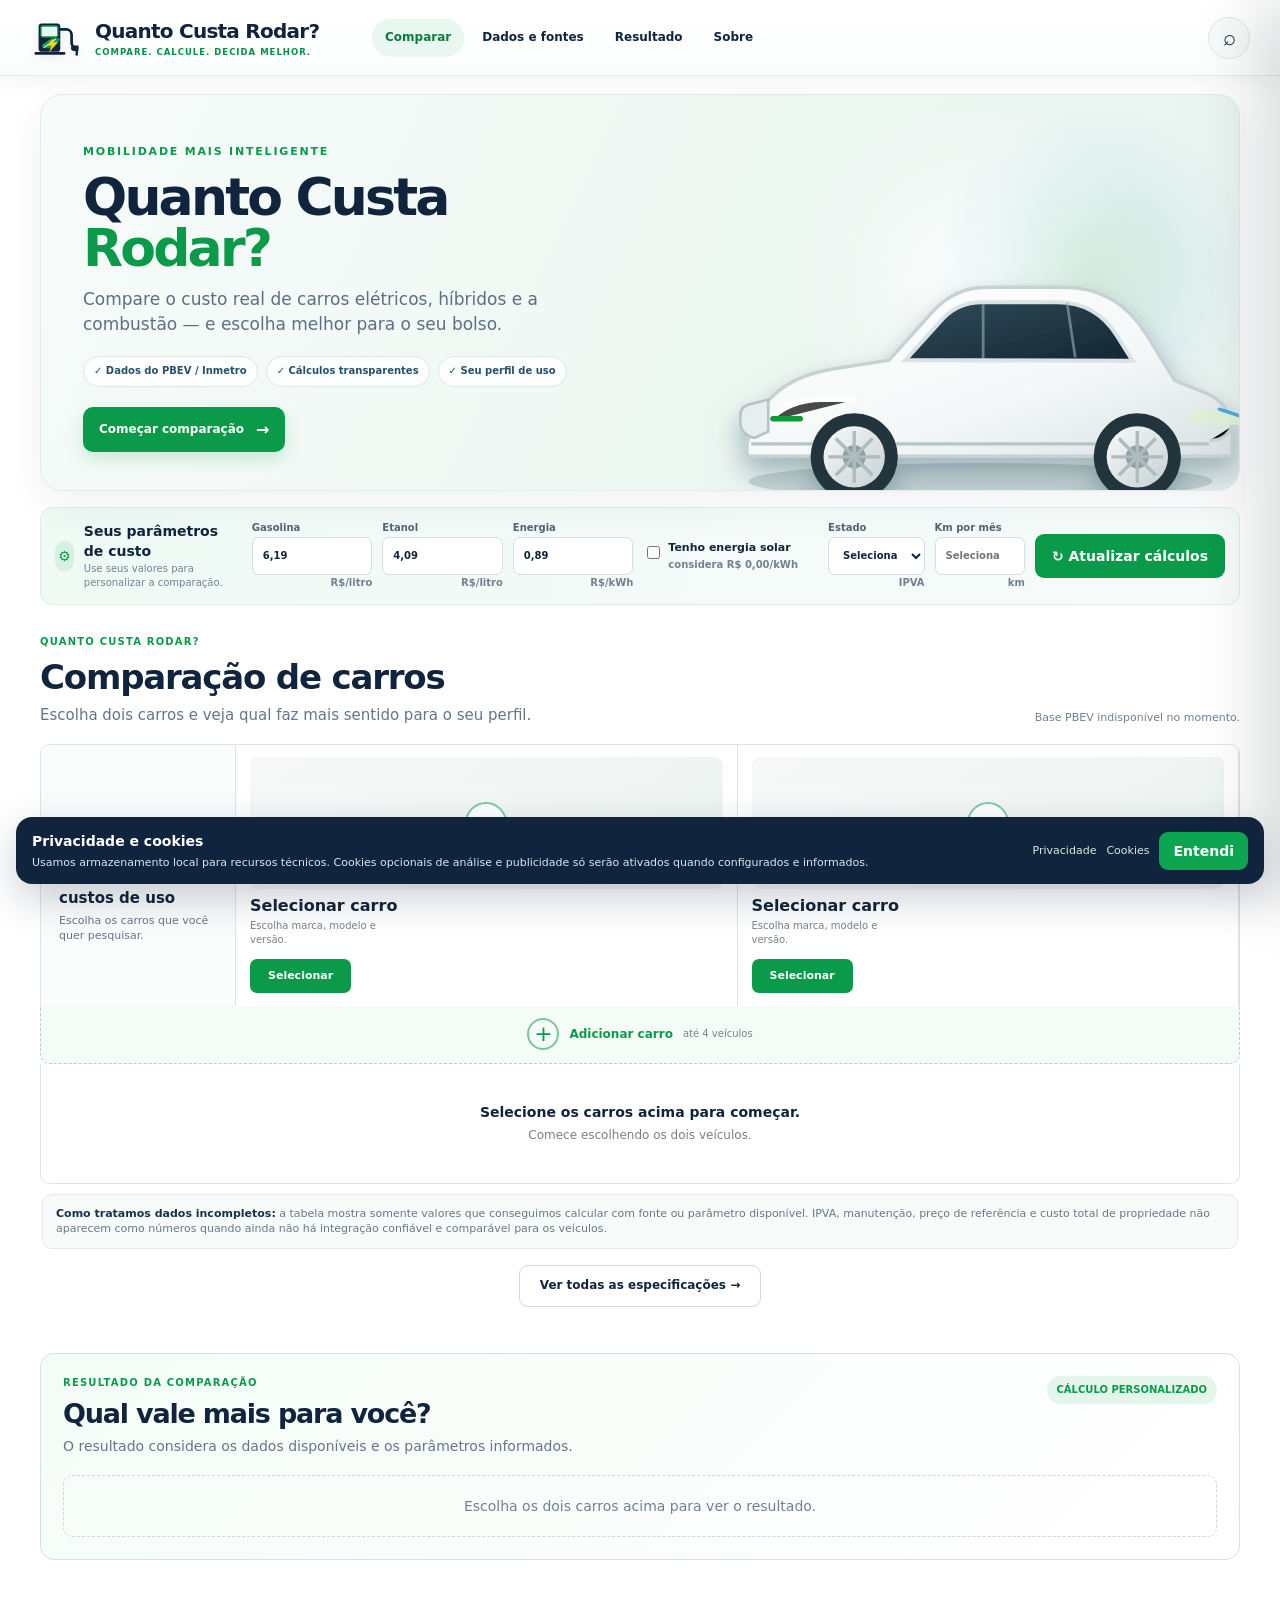
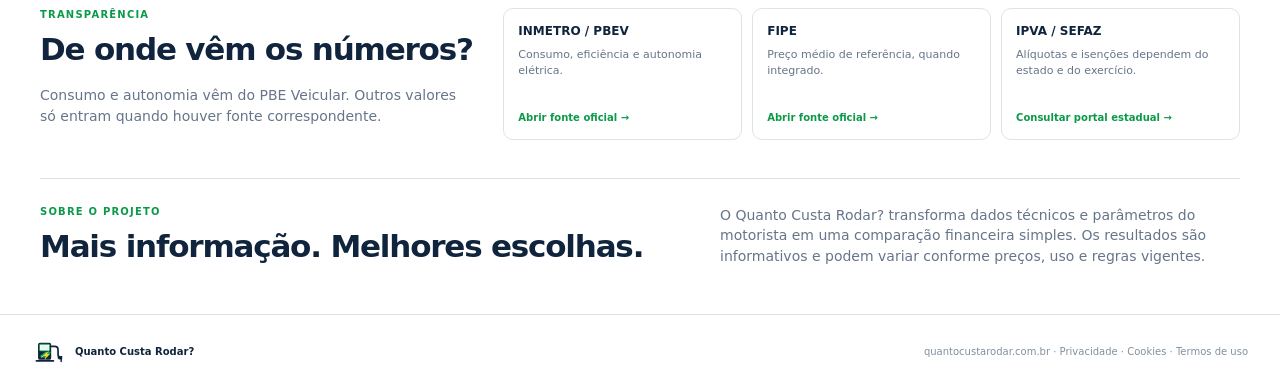
==== index.html @ abbbc424 "Add files via upload" ====
<!doctype html>
<html lang="pt-BR">
<head>
<meta charset="utf-8">
<meta name="viewport" content="width=device-width,initial-scale=1,viewport-fit=cover">
<meta name="description" content="Compare carros pelo custo real de rodar: consumo, autonomia e custo de energia ou combustível com dados do PBEV/Inmetro e cálculos personalizados.">
<meta name="robots" content="index,follow,max-image-preview:large">
<meta name="theme-color" content="#10243d">
<meta property="og:type" content="website">
<meta property="og:title" content="Quanto Custa Rodar? — Compare carros pelo custo real">
<meta property="og:description" content="Compare carros elétricos, híbridos e a combustão pelo custo de uso.">
<meta property="og:url" content="https://quantocustarodar.com.br/">
<meta property="og:image" content="https://quantocustarodar.com.br/logo.svg">
<meta name="twitter:card" content="summary">
<link rel="canonical" href="https://quantocustarodar.com.br/">
<link rel="icon" href="logo.svg" type="image/svg+xml">
<title>Quanto Custa Rodar? — Compare carros pelo custo real</title>
<link rel="stylesheet" href="styles.css?v=13">
<script type="application/ld+json">{"@context":"https://schema.org","@type":"WebApplication","name":"Quanto Custa Rodar?","url":"https://quantocustarodar.com.br/","description":"Comparador de custo de uso de carros elétricos, híbridos e a combustão.","applicationCategory":"UtilitiesApplication","operatingSystem":"Web","inLanguage":"pt-BR"}</script>
</head>
<body>
<header class="site-header">
  <a class="brand" href="#top" aria-label="Quanto Custa Rodar?">
    <img src="logo.svg" alt="">
    <span class="brand-copy"><strong>Quanto Custa Rodar?</strong><small>COMPARE. CALCULE. DECIDA MELHOR.</small></span>
  </a>
  <nav class="main-nav"><a class="active" href="#comparar">Comparar</a><a href="#fontes">Dados e fontes</a><a href="#resultado">Resultado</a><a href="#sobre">Sobre</a></nav>
  <a class="search-button" href="#comparar" aria-label="Buscar carros">⌕</a>
</header>

<section class="hero-modern" aria-label="Apresentação do Quanto Custa Rodar">
  <div class="hero-copy">
    <span class="hero-kicker">MOBILIDADE MAIS INTELIGENTE</span>
    <h1>Quanto Custa <em>Rodar?</em></h1>
    <p>Compare o custo real de carros elétricos, híbridos e a combustão — e escolha melhor para o seu bolso.</p>
    <div class="hero-pills"><span>✓ Dados do PBEV / Inmetro</span><span>✓ Cálculos transparentes</span><span>✓ Seu perfil de uso</span></div>
    <a class="hero-cta" href="#comparar">Começar comparação <b>→</b></a>
  </div>
  <div class="hero-art"><div class="hero-glow"></div><img src="hero-car.svg" alt="Ilustração de um carro em movimento" loading="eager"></div>
</section>

<main id="top">
<section class="profile-bar" aria-label="Seus parâmetros de custo">
  <div class="profile-title"><span class="gear">⚙</span><div><b>Seus parâmetros de custo</b><small>Use seus valores para personalizar a comparação.</small></div></div>
  <label>Gasolina<input id="gasPrice" class="money-input" inputmode="numeric" autocomplete="off" value="6,19"><small>R$/litro</small></label>
  <label>Etanol<input id="ethPrice" class="money-input" inputmode="numeric" autocomplete="off" value="4,09"><small>R$/litro</small></label>
  <label>Energia<input id="kwhPrice" class="money-input" inputmode="numeric" autocomplete="off" value="0,89"><small>R$/kWh</small></label>
  <label class="solar-label"><input id="solar" type="checkbox"><span>Tenho energia solar</span><small id="solarHint">considera R$ 0,00/kWh</small></label>
  <label>Estado<select id="state"><option value="">Selecionar</option><option value="RS">RS</option><option value="SP">SP</option><option value="PR">PR</option><option value="SC">SC</option><option value="MG">MG</option><option value="RJ">RJ</option></select><small>IPVA</small></label>
  <label>Km por mês<input id="kmMonth" type="number" inputmode="numeric" min="1" step="50" placeholder="Selecionar"><small>km</small></label>
  <button class="green-button" id="recalculate" type="button">↻ Atualizar cálculos</button>
</section>

<section class="compare-section" id="comparar">
  <div class="section-head"><div><p class="eyebrow">QUANTO CUSTA RODAR?</p><h1>Comparação de carros</h1><p>Escolha dois carros e veja qual faz mais sentido para o seu perfil.</p></div><div class="data-status" id="dataStatus">Carregando PBEV 2026…</div></div>

  <div class="compare-grid" id="compareGrid">
    <div class="intro-column"><div class="intro-icon">⇄</div><b>Compare os custos de uso</b><span>Escolha os carros que você quer pesquisar.</span></div>
    <div id="carColumns" class="car-columns"></div>
  </div>
  <button class="add-car-row" id="addCar" data-add-car type="button"><span>+</span><b>Adicionar carro</b><small>até 4 veículos</small></button>

  <div class="comparison-table" id="comparisonTable"></div>
  <p class="data-scope-note"><b>Como tratamos dados incompletos:</b> a tabela mostra somente valores que conseguimos calcular com fonte ou parâmetro disponível. IPVA, manutenção, preço de referência e custo total de propriedade não aparecem como números quando ainda não há integração confiável e comparável para os veículos.</p>
  <div class="table-actions"><button class="secondary-button" id="showAllSpecs" type="button">Ver todas as especificações →</button></div>
</section>

<section class="verdict" id="resultado">
  <div class="verdict-head"><div><p class="eyebrow">RESULTADO DA COMPARAÇÃO</p><h2>Qual vale mais para você?</h2><p>O resultado considera os dados disponíveis e os parâmetros informados.</p></div><span class="verdict-tag">CÁLCULO PERSONALIZADO</span></div>
  <div id="verdictContent" class="verdict-content"><div class="empty-verdict">Escolha os dois carros acima para ver o resultado.</div></div>
</section>

<section class="sources" id="fontes"><div><p class="eyebrow">TRANSPARÊNCIA</p><h2>De onde vêm os números?</h2><p>Consumo e autonomia vêm do PBE Veicular. Outros valores só entram quando houver fonte correspondente.</p></div><div class="source-cards">
  <article><b>INMETRO / PBEV</b><span>Consumo, eficiência e autonomia elétrica.</span><a href="https://www.gov.br/inmetro/pt-br/assuntos/regulamentacao/avaliacao-da-conformidade/programa-brasileiro-de-etiquetagem/tabelas-de-eficiencia-energetica/veiculos-automotivos-pbe-veicular" target="_blank" rel="noopener">Abrir fonte oficial →</a></article>
  <article><b>FIPE</b><span>Preço médio de referência, quando integrado.</span><a href="https://www.fipe.org.br/pt-br/indices/veiculos" target="_blank" rel="noopener">Abrir fonte oficial →</a></article>
  <article><b>IPVA / SEFAZ</b><span>Alíquotas e isenções dependem do estado e do exercício.</span><a href="https://www.ipva.rs.gov.br/" target="_blank" rel="noopener">Consultar portal estadual →</a></article>
</div></section>
<section class="about" id="sobre"><div><p class="eyebrow">SOBRE O PROJETO</p><h2>Mais informação. Melhores escolhas.</h2></div><p>O Quanto Custa Rodar? transforma dados técnicos e parâmetros do motorista em uma comparação financeira simples. Os resultados são informativos e podem variar conforme preços, uso e regras vigentes.</p></section>
</main>

<div class="picker-backdrop" id="pickerBackdrop" hidden></div>
<aside class="picker-modal" id="pickerModal" aria-hidden="true" role="dialog" aria-modal="true" aria-labelledby="pickerTitle">
  <button class="picker-close" id="pickerClose" type="button" aria-label="Fechar">×</button>
  <p class="eyebrow">ESCOLHER CARRO</p><h2 id="pickerTitle">Selecionar carro</h2><p class="picker-help">Pesquise por marca, modelo ou versão.</p>
  <div class="picker-search"><span>⌕</span><input id="pickerSearch" type="search" placeholder="Ex.: Toyota Corolla" autocomplete="off"></div>
  <div class="picker-results" id="pickerResults"></div>
</aside>

<div class="drawer-backdrop" id="drawerBackdrop" hidden></div>
<aside class="drawer" id="specDrawer" aria-hidden="true"><button class="drawer-close" id="drawerClose" type="button" aria-label="Fechar">×</button><div id="drawerContent"></div></aside>
<footer><div class="footer-brand"><img src="logo.svg" alt=""><b>Quanto Custa Rodar?</b></div><p>quantocustarodar.com.br · <a href="privacidade.html">Privacidade</a> · <a href="cookies.html">Cookies</a> · <a href="termos.html">Termos de uso</a></p></footer>
<div class="privacy-banner" id="privacyBanner" hidden><div><b>Privacidade e cookies</b><span>Usamos armazenamento local para recursos técnicos. Cookies opcionais de análise e publicidade só serão ativados quando configurados e informados.</span></div><div class="privacy-actions"><a href="privacidade.html">Privacidade</a><a href="cookies.html">Cookies</a><button id="privacyOk" type="button">Entendi</button></div></div>
<script src="app.js?v=13"></script>
</body>
</html>
---- styles.css ----
:root{--ink:#10243d;--muted:#66758a;--line:#dce4ea;--soft:#f4f8f7;--green:#0b9a49;--green2:#dff5e8;--green3:#edf9f2;--white:#fff;--label-col:195px;--add-col:180px}
*{box-sizing:border-box}html{scroll-behavior:smooth}body{margin:0;background:#fff;color:var(--ink);font:14px/1.45 Inter,ui-sans-serif,system-ui,-apple-system,BlinkMacSystemFont,"Segoe UI",sans-serif}button,input,select{font:inherit}button{cursor:pointer}a{color:inherit;text-decoration:none}.site-header{height:72px;border-bottom:1px solid #edf1f3;display:flex;align-items:center;padding:0 32px;gap:28px;position:sticky;top:0;background:rgba(255,255,255,.97);backdrop-filter:blur(12px);z-index:20}.brand{display:flex;align-items:center;gap:11px;min-width:330px}.brand img{width:54px;height:40px}.brand-copy{display:flex;flex-direction:column}.brand-copy strong{font-size:20px;letter-spacing:-.6px}.brand-copy small{font-size:9px;font-weight:700;color:#7890a0;letter-spacing:.7px}.main-nav{display:flex;gap:30px;height:100%;align-items:center}.main-nav a{height:100%;display:flex;align-items:center;position:relative;font-weight:650}.main-nav a.active{color:var(--green)}.main-nav a.active:after{content:"";height:3px;background:var(--green);position:absolute;bottom:0;left:0;right:0;border-radius:3px}.search-button{margin-left:auto;width:42px;height:42px;border:1px solid var(--line);border-radius:50%;display:grid;place-items:center;font-size:22px}
.profile-bar{margin:18px auto 0;max-width:1200px;background:linear-gradient(100deg,#effaf5,#f7fbfa);border:1px solid #e1eee8;border-radius:12px;padding:13px 14px;display:grid;grid-template-columns:1.55fr repeat(3,1fr) 1.45fr .8fr .75fr auto;gap:10px;align-items:center}.profile-title{display:flex;gap:10px;align-items:center}.gear{width:30px;height:30px;border-radius:9px;background:#d8f0e3;color:var(--green);display:grid;place-items:center}.profile-title div{display:flex;flex-direction:column}.profile-title small,.profile-bar small{color:#728292;font-size:10px}.profile-bar label{display:grid;grid-template-columns:1fr auto;gap:1px 6px;color:#526478;font-size:10px;font-weight:700}.profile-bar input,.profile-bar select{width:100%;height:38px;border:1px solid #d3dee5;border-radius:7px;background:#fff;padding:0 10px;color:var(--ink);font-weight:700;grid-column:1/-1}.profile-bar label small{grid-column:2}.solar-label{display:block!important;position:relative;padding-left:25px}.solar-label input{position:absolute;left:0;top:3px;width:auto;height:auto}.solar-label span{font-size:11px;color:var(--ink)}.solar-label small{display:block;margin-top:2px}.green-button{background:var(--green);color:#fff;border:0;border-radius:9px;padding:12px 17px;font-weight:750}
.compare-section{max-width:1200px;margin:30px auto}.section-head{display:flex;justify-content:space-between;align-items:end;margin-bottom:15px}.eyebrow{margin:0 0 4px;color:var(--green);font-size:10px;font-weight:800;letter-spacing:1.2px}.section-head h1,.verdict h2,.sources h2,.about h2{margin:0;font-size:31px;letter-spacing:-1.2px}.section-head>div:first-child p:last-child{margin:2px 0 0;color:var(--muted);font-size:15px}.data-status{font-size:11px;color:#718091}.data-status.ok{color:var(--green);font-weight:700}
/* The header grid and data grid intentionally share the same columns. This is what keeps every value under its car. */
.compare-grid,.table-row,.table-head-row{grid-template-columns:var(--label-col) repeat(var(--car-count,2),minmax(0,1fr)) var(--add-col)}.compare-grid{display:grid;border:1px solid var(--line);border-bottom:0;border-radius:10px 10px 0 0;overflow:hidden;background:#fff}.intro-column{padding:28px 18px;display:flex;flex-direction:column;justify-content:center;border-right:1px solid var(--line);background:#fbfcfc}.intro-icon{font-size:34px;color:var(--green);margin-bottom:10px}.intro-column b{font-size:15px}.intro-column span{color:var(--muted);font-size:11px;margin-top:3px}.car-columns{display:contents}.car-card{min-width:0;padding:12px 14px 13px;border-right:1px solid var(--line);position:relative;background:#fff}.car-card .remove{position:absolute;right:10px;top:8px;border:0;background:none;color:#8090a0;font-size:20px}.car-photo{height:122px;border-radius:8px;background:linear-gradient(145deg,#f4f7f8,#e8edef);display:grid;place-items:center;overflow:hidden;margin-bottom:8px}.car-photo img{width:100%;height:100%;object-fit:contain;padding:5px}.car-placeholder{font-size:42px;color:#8aa0aa}.select-plus{width:42px;height:42px;border:2px solid #83c9a0;color:var(--green);border-radius:50%;display:grid;place-items:center;font-size:27px}.car-card h3{font-size:16px;line-height:1.1;margin:5px 0 3px}.car-card .version{color:#718092;font-size:10px;min-height:30px}.price-note{font-size:9px;color:#82909d}.spec-link,.select-button{display:inline-block;color:var(--green);font-weight:800;font-size:11px;margin-top:8px;border:0;background:none;padding:0}.select-button{background:var(--green);color:#fff;border-radius:7px;padding:9px 18px}.empty-copy{font-size:10px;color:#7a838d;max-width:150px;line-height:1.4;margin:4px 0}.add-column{border:0;border-right:1px solid var(--line);background:#f6fcf8;color:var(--green);display:flex;flex-direction:column;align-items:center;justify-content:center;gap:3px;min-height:285px}.add-column span{border:2px solid var(--green);border-radius:50%;width:42px;height:42px;display:grid;place-items:center;font-size:27px}.add-column b{font-size:14px}.add-column small{color:#728292}.add-column[disabled]{opacity:.4;cursor:not-allowed}
.comparison-table{border:1px solid var(--line);border-top:0;border-radius:0 0 10px 10px;overflow:hidden;background:#fff}.table-head-row,.table-row{display:grid;min-height:34px}.table-head-row>div,.table-row>div{padding:8px 10px;border-right:1px solid #e9eeeb;border-bottom:1px solid #eef1ef;font-size:10px;min-width:0}.table-head-row{background:#fbfcfc}.table-head-row>div{font-weight:900;color:var(--ink);font-size:11px}.table-head-row>div:not(:first-child){text-align:center}.table-row>div:not(:first-child){text-align:center;color:#283343}.table-row>div:first-child{font-weight:700;color:#53606e;background:#fbfcfc}.group-row>div{background:#effaf4;color:#126b3b;font-weight:900}.group-row>div:not(:first-child){background:#effaf4}.winner-cell{background:#e6f8ed!important;color:#087d3e!important;font-weight:900!important}.table-spacer{background:#fff}.empty-table{padding:38px 20px;text-align:center;display:flex;flex-direction:column;gap:5px;color:var(--ink)}.empty-table span{font-size:12px;color:#77818b}.table-actions{text-align:center;padding:14px}.secondary-button{background:#fff;border:1px solid #cfdbe2;border-radius:9px;padding:10px 18px;color:var(--ink);font-weight:750}
.verdict{max-width:1200px;margin:25px auto 0;border:1px solid #cfe8d9;border-radius:14px;background:linear-gradient(135deg,#f5fcf7,#fff);padding:22px}.verdict-head{display:flex;justify-content:space-between;gap:20px}.verdict-head h2{font-size:27px}.verdict-head p:last-child{color:var(--muted);margin:3px 0 0}.verdict-tag{font-size:10px;font-weight:800;color:var(--green);background:#e4f6eb;padding:7px 10px;border-radius:20px;height:max-content}.verdict-content{margin-top:18px}.verdict-grid{display:grid;grid-template-columns:1.25fr 1fr 1fr;gap:14px}.winner-panel,.break-panel,.chart-panel{border:1px solid #dfe9e4;border-radius:10px;background:#fff;padding:17px}.winner-panel{background:#e4f7eb}.winner-panel .trophy{font-size:28px}.winner-panel h3{font-size:23px;margin:7px 0 3px}.winner-panel p,.break-panel p{margin:4px 0;color:#526478}.saving{display:inline-block;background:var(--green);color:#fff;border-radius:8px;padding:8px 11px;font-weight:850;margin-top:8px}.big-number{font-size:25px;color:var(--green);font-weight:900;margin:6px 0}.bar{display:flex;align-items:center;gap:7px;margin:9px 0;font-size:11px}.bar label{width:90px;white-space:nowrap;overflow:hidden;text-overflow:ellipsis}.bar i{height:12px;background:#b9c5cf;border-radius:3px;display:block}.bar.best i{background:var(--green)}.bar b{min-width:78px;text-align:right}.empty-verdict{padding:20px;border:1px dashed #ccd8df;border-radius:9px;color:#718092;text-align:center}.calc-foot{font-size:9px;color:#7a858e;margin:12px 2px 0}
.sources{max-width:1200px;margin:38px auto;display:grid;grid-template-columns:1fr 1.7fr;gap:30px;padding-top:10px}.sources p:not(.eyebrow),.about>p{color:var(--muted);max-width:520px}.source-cards{display:grid;grid-template-columns:repeat(3,1fr);gap:10px}.source-cards article{border:1px solid var(--line);border-radius:10px;padding:14px;display:flex;flex-direction:column;gap:7px}.source-cards b{font-size:12px}.source-cards span{font-size:11px;color:var(--muted);flex:1}.source-cards a{font-size:10px;color:var(--green);font-weight:800}.about{max-width:1200px;margin:0 auto 45px;border-top:1px solid var(--line);padding-top:26px;display:flex;justify-content:space-between;gap:50px}.about>p{margin:0}footer{border-top:1px solid var(--line);padding:20px 32px;display:flex;justify-content:space-between;align-items:center;color:#81909e;font-size:10px}.footer-brand{display:flex;align-items:center;gap:8px;color:var(--ink)}.footer-brand img{width:35px;height:25px}
.picker-backdrop,.drawer-backdrop{position:fixed;inset:0;background:rgba(16,36,61,.42);z-index:50}.picker-modal{position:fixed;z-index:51;top:50%;left:50%;transform:translate(-50%,-46%);width:min(560px,calc(100vw - 28px));max-height:min(720px,calc(100vh - 30px));overflow:hidden;background:#fff;border-radius:16px;box-shadow:0 25px 70px rgba(7,17,26,.2);padding:22px;opacity:0;visibility:hidden;transition:.2s}.picker-modal.open{opacity:1;visibility:visible;transform:translate(-50%,-50%)}.picker-close,.drawer-close{position:absolute;right:13px;top:10px;border:0;background:none;font-size:26px;color:#7b858c;cursor:pointer}.picker-modal h2{margin:0;color:var(--ink);font-size:24px}.picker-help{margin:5px 0 14px;color:#727d87;font-size:11px}.picker-search{display:flex;align-items:center;gap:8px;border:1px solid #dce5df;border-radius:9px;padding:0 11px;height:42px}.picker-search span{font-size:19px;color:#7c8881}.picker-search input{border:0;outline:0;width:100%;font-size:13px}.picker-results{margin-top:10px;overflow:auto;max-height:500px}.picker-item{width:100%;display:grid;grid-template-columns:54px 1fr 18px;align-items:center;gap:9px;padding:9px;border:0;border-bottom:1px solid #eef1ef;background:#fff;text-align:left;cursor:pointer}.picker-item:hover{background:#f4faf6}.picker-thumb{width:54px;height:42px;background:#f2f5f6;border-radius:7px;display:grid;place-items:center;overflow:hidden}.picker-thumb img{width:100%;height:100%;object-fit:contain}.picker-car{font-size:21px}.picker-item b{display:block;font-size:11px;color:var(--ink)}.picker-item small{display:block;font-size:9px;color:#77818a;margin-top:3px}.picker-arrow{font-size:22px;color:var(--green)}.no-results{text-align:center;padding:30px 10px;color:#78838c;font-size:11px}
.drawer{position:fixed;z-index:52;right:0;top:0;height:100dvh;width:min(470px,94vw);background:#fff;transform:translateX(100%);transition:.25s;padding:26px 24px;overflow:auto;box-shadow:-20px 0 60px rgba(7,17,26,.15)}.drawer.open{transform:translateX(0)}.drawer h2{margin:0;color:var(--ink);font-size:24px}.drawer-sub{font-size:10px;color:#727d87;margin:4px 0 16px}.drawer-photo{height:190px;background:#f2f5f6;border-radius:12px;display:grid;place-items:center;margin-bottom:10px;overflow:hidden}.drawer-photo img{width:100%;height:100%;object-fit:contain}.drawer-section h3{font-size:13px;color:var(--ink)}.drawer-row{display:flex;justify-content:space-between;gap:15px;padding:9px 0;border-bottom:1px solid #edf1ef;font-size:10px}.drawer-row span{color:#68737d}.drawer-row b{text-align:right;color:var(--ink)}.drawer-source{font-size:9px;line-height:1.5;color:#78828a;margin-top:18px}.drawer-source a{color:var(--green);font-weight:800}.photo-credit{font-size:8px;color:#8a959e;margin:0 0 12px}
@media(max-width:1050px){.profile-bar{grid-template-columns:1.5fr repeat(3,1fr) 1fr 1fr}.green-button{grid-column:span 2}.main-nav{display:none}.brand{min-width:auto}.compare-section,.verdict,.sources,.about{margin-left:16px;margin-right:16px}.compare-grid{grid-template-columns:155px repeat(var(--car-count,2),minmax(170px,1fr)) var(--add-col);overflow-x:auto}.comparison-table{overflow-x:auto}.table-head-row,.table-row{min-width:calc(var(--label-col) + var(--car-count,2) * 170px + var(--add-col))}.verdict-grid{grid-template-columns:1fr 1fr}.winner-panel{grid-column:span 2}}
@media(max-width:720px){
  :root{--label-col:0px;--add-col:0px}
  .site-header{padding:0 12px;height:58px}.brand-copy small,.main-nav,.search-button{display:none}.brand img{width:36px;height:30px}.brand-copy strong{font-size:14px}
  .profile-bar{margin:8px 8px 0;padding:12px 9px;grid-template-columns:repeat(2,minmax(0,1fr));gap:8px;border-radius:11px}.profile-title{grid-column:1/-1}.profile-title b{font-size:11px}.profile-title small{font-size:8px}.profile-bar label{font-size:8px}.profile-bar input,.profile-bar select{height:34px;font-size:11px}.green-button{grid-column:1/-1;height:34px}
  .compare-section,.verdict,.sources,.about{margin:18px 8px}.section-head{display:block}.section-head h1{font-size:24px}.section-head p:not(.eyebrow){font-size:11px}.data-status{margin-top:7px;font-size:9px}
  /* Initial state: exactly two cards, both fully visible. If a 3rd/4th is added, the strip becomes horizontally scrollable. */
  .compare-grid{display:grid;grid-template-columns:repeat(var(--car-count,2),minmax(calc((100% - 2px)/2),calc((100% - 2px)/2)));grid-template-areas:'cars';overflow-x:auto;border-radius:10px;margin-top:12px;scroll-snap-type:x proximity}.intro-column{display:none}.car-columns{display:contents}.car-card{grid-column:auto;min-width:0!important;width:100%;padding:9px 7px 11px;min-height:218px!important;scroll-snap-align:start}.car-card.empty{min-height:218px!important}.car-photo{height:82px;margin-bottom:7px}.car-card h3{font-size:11px}.version{font-size:8px;min-height:23px}.price-note{font-size:8px;line-height:1.3}.spec-link,.select-button{font-size:9px}.select-button{padding:8px 15px}.add-column{grid-column:1/-1;min-height:48px;width:calc(100vw - 16px);justify-self:start;flex-direction:row;gap:7px;border-top:1px solid var(--line);padding:8px;display:flex!important}.add-column span{width:27px;height:27px;font-size:19px}.add-column b{font-size:10px}.add-column small{font-size:8px}
  .comparison-table{border-radius:0 0 10px 10px;overflow-x:auto}.table-head-row,.table-row{grid-template-columns:30% 35% 35%;min-width:0}.table-head-row>div,.table-row>div{padding:7px 5px;font-size:8px;overflow-wrap:anywhere}.table-head-row>div{font-size:9px}.table-row>div:first-child{font-size:8px}.group-row>div{font-size:8px}.table-spacer{display:none}.table-actions{margin:10px;padding:0}.secondary-button{font-size:9px}
  .verdict{padding:14px;border-radius:11px}.verdict-head{display:block}.verdict h2{font-size:22px}.verdict-head p:not(.eyebrow){font-size:10px}.verdict-tag{display:inline-block;margin-top:5px}.verdict-grid{grid-template-columns:1fr;gap:8px}.winner-panel h3{font-size:19px}.sources{display:block}.source-cards{grid-template-columns:1fr;margin-top:12px}.about{display:block;padding:18px 0}.about>p{font-size:10px}footer{padding:15px 10px;display:block;font-size:8px}.footer-brand{margin-bottom:6px}
  .picker-modal{padding:18px 14px;border-radius:14px;width:calc(100vw - 20px)}.picker-modal h2{font-size:21px}.picker-results{max-height:calc(100vh - 220px)}.drawer{width:100vw;padding:22px 16px}.drawer-photo{height:150px}
}

/* V5 — alinhamento estrutural: a coluna Dados ocupa exatamente o mesmo espaço
   no cabeçalho dos carros e na tabela de comparação. */
.compare-grid{grid-template-columns:var(--label-col) repeat(var(--car-count,2),minmax(0,1fr));}
.car-columns{display:contents}
.add-car-row{width:100%;min-height:58px;border:1px dashed #b8d9c5;border-top:0;border-radius:0 0 10px 10px;background:#f7fcf9;color:var(--green);display:flex;align-items:center;justify-content:center;gap:8px;padding:9px 14px}
.add-car-row span{width:32px;height:32px;border:2px solid var(--green);border-radius:50%;display:grid;place-items:center;font-size:22px;line-height:1}
.add-car-row b{font-size:12px}.add-car-row small{color:#728292;font-size:10px}.add-car-row[disabled]{opacity:.4;cursor:not-allowed}
.empty-value{color:#a1abb4!important;background:#fff!important}.table-scroll{width:100%}
.car-card.empty .select-plus{cursor:pointer;background:#fff}.car-card.empty .select-plus:hover{background:#eaf8ef}.car-card .remove{z-index:3;width:28px;height:28px;border-radius:50%;background:#fff;box-shadow:0 1px 5px rgba(16,36,61,.08);display:grid;place-items:center;line-height:1}
.image-failed:after{content:'Imagem indisponível';font-size:9px;color:#8a969f}

@media(max-width:1050px){
  :root{--label-col:155px}
  .compare-grid{grid-template-columns:var(--label-col) repeat(var(--car-count,2),minmax(170px,1fr));overflow-x:auto}
  .comparison-table{overflow-x:auto}
  .table-head-row,.table-row{min-width:calc(var(--label-col) + var(--car-count,2) * 170px)}
}
@media(max-width:720px){
  :root{--label-col:29%;}
  .compare-grid{grid-template-columns:var(--label-col) repeat(var(--car-count,2),minmax(0,1fr));overflow:hidden;}
  .intro-column{display:flex;padding:10px 7px;min-width:0}.intro-icon{font-size:23px;margin-bottom:7px}.intro-column b{font-size:9px;line-height:1.2}.intro-column span{font-size:7px;line-height:1.35}
  .car-card{padding:9px 6px 10px;min-height:218px!important;border-right:1px solid var(--line)}
  .car-photo{height:76px}.car-card h3{font-size:10px}.version{font-size:7px;min-height:25px}.price-note{font-size:7px}.spec-link,.select-button{font-size:8px}.select-button{padding:7px 12px}.empty-copy{font-size:8px}
  .add-car-row{min-height:46px;border-radius:0 0 10px 10px}.add-car-row span{width:27px;height:27px;font-size:19px}.add-car-row b{font-size:10px}.add-car-row small{font-size:8px}
  .comparison-table{overflow:hidden}.table-head-row,.table-row{grid-template-columns:29% repeat(var(--car-count,2),minmax(0,1fr));min-width:0}.table-head-row>div,.table-row>div{padding:7px 4px;font-size:8px}.table-head-row>div{font-size:8px}.table-row>div:first-child{font-size:7.8px}.group-row>div{font-size:7.8px}.empty-value{font-size:8px!important}
}

/* Final alignment override: table has exactly the same number of columns as the car header. */
.compare-grid,.table-row,.table-head-row{grid-template-columns:var(--label-col) repeat(var(--car-count,2),minmax(0,1fr));}
@media(max-width:1050px){.compare-grid,.table-row,.table-head-row{grid-template-columns:var(--label-col) repeat(var(--car-count,2),minmax(170px,1fr));}.table-head-row,.table-row{min-width:calc(var(--label-col) + var(--car-count,2) * 170px);}}
@media(max-width:720px){.compare-grid,.table-row,.table-head-row{grid-template-columns:29% repeat(var(--car-count,2),minmax(0,1fr));}.table-head-row,.table-row{min-width:0;}}

/* V6 — mobile: o cabeçalho usa exatamente a mesma malha da tabela. */
@media(max-width:720px){
  :root{--label-col:29%;--mobile-car-col:220px}
  .compare-grid{grid-template-columns:var(--label-col) repeat(var(--car-count,2),var(--mobile-car-col));min-width:calc(29% + 440px);overflow-x:auto;overflow-y:hidden;display:grid;scrollbar-width:thin}
  .intro-column{display:flex!important;min-width:0;padding:10px 7px;justify-content:center;border-right:1px solid var(--line)}
  .intro-icon{font-size:22px;margin-bottom:5px}.intro-column b{font-size:9px;line-height:1.2}.intro-column span{font-size:7px;line-height:1.3}
  .car-card{width:auto!important;min-width:var(--mobile-car-col)!important;padding:8px 8px 10px;min-height:185px!important}
  .car-photo{height:64px!important;margin-bottom:6px}.car-photo img{object-fit:contain;padding:2px}
  .car-card h3{font-size:10px;margin:4px 0 2px}.car-card .version{font-size:7px;min-height:22px}.price-note{font-size:7px}.spec-link,.select-button{font-size:8px}.select-button{padding:6px 11px}
  .add-car-row{margin-top:0;position:relative;z-index:2}
  .comparison-table{overflow-x:auto;overflow-y:hidden}
  .table-head-row,.table-row{grid-template-columns:var(--label-col) repeat(var(--car-count,2),var(--mobile-car-col));min-width:calc(29% + 440px)}
  .table-head-row>div,.table-row>div{padding:7px 5px;font-size:8px}.table-head-row>div{font-size:8px}
}
.add-car-row{touch-action:manipulation;-webkit-tap-highlight-color:transparent}


/* V6 — alinhamento final com a tabela + fotos menores + seletor funcional */
.compare-grid{
  --car-min:0px;
  grid-template-columns:var(--label-col) repeat(var(--car-count,2),minmax(var(--car-min),1fr));
  align-items:stretch;
}
.car-columns{display:contents}
.car-card{min-width:0}
.car-photo{height:104px}
.car-photo img{width:100%;height:100%;object-fit:contain;padding:2px}
.add-car-row{position:relative;z-index:4;pointer-events:auto;cursor:pointer;user-select:none}
.add-car-row span{pointer-events:none}.add-car-row b,.add-car-row small{pointer-events:none}

@media(max-width:1050px){
  :root{--label-col:155px}
  .compare-grid,.table-head-row,.table-row{grid-template-columns:var(--label-col) repeat(var(--car-count,2),minmax(max(0px,var(--car-min)),1fr));}
  .compare-grid{overflow-x:auto}
  .table-head-row,.table-row{min-width:calc(var(--label-col) + var(--car-count,2) * max(170px,var(--car-min)))}
}

@media(max-width:720px){
  :root{--label-col:29%}
  .compare-grid{
    grid-template-columns:var(--label-col) repeat(var(--car-count,2),minmax(max(0px,var(--car-min)),1fr));
    overflow-x:auto;
    overflow-y:hidden;
    border-radius:10px 10px 0 0;
    scroll-snap-type:x proximity;
  }
  .intro-column{
    display:flex !important;
    grid-column:1;
    min-width:0;
    padding:10px 7px;
    justify-content:center;
  }
  .intro-icon{font-size:20px;margin-bottom:5px}
  .intro-column b{font-size:9px;line-height:1.2}
  .intro-column span{font-size:7px;line-height:1.25}
  .car-card{
    grid-column:auto;
    min-width:0 !important;
    width:auto;
    padding:8px 6px 9px;
    min-height:190px !important;
    scroll-snap-align:start;
  }
  .car-photo{height:60px;margin-bottom:6px}
  .car-placeholder{font-size:28px}
  .car-card h3{font-size:10px;margin:4px 0 2px}
  .car-card .version{font-size:7px;min-height:21px}
  .price-note{font-size:7px;line-height:1.2}
  .spec-link,.select-button{font-size:8px;margin-top:6px}
  .select-button{padding:6px 10px}
  .empty-copy{font-size:7.5px;line-height:1.3}
  .car-card .remove{width:24px;height:24px;right:5px;top:5px;font-size:18px}
  .add-car-row{min-height:48px;border-radius:0 0 10px 10px}
  .add-car-row span{width:28px;height:28px;font-size:19px}
  .add-car-row b{font-size:10px}.add-car-row small{font-size:8px}
  .comparison-table{overflow-x:auto}
  .table-head-row,.table-row{
    grid-template-columns:29% repeat(var(--car-count,2),minmax(max(0px,var(--car-min)),1fr));
    min-width:0;
  }
  .table-head-row>div,.table-row>div{padding:7px 4px;font-size:8px}
  .table-head-row>div{font-size:8px}
  .table-row>div:first-child{font-size:7.8px}
  .group-row>div{font-size:7.8px}
}


/* V7 — terceiro/quarto carro e alinhamento real com a tabela */
.add-car-row{pointer-events:auto!important;touch-action:manipulation!important}
.car-card .remove{display:grid!important;visibility:visible!important;opacity:1!important;pointer-events:auto!important;align-items:center;justify-content:center}
@media(max-width:720px){
  :root{--label-col:29%;--mobile-car-col:145px}
  .compare-grid{grid-template-columns:var(--label-col) repeat(var(--car-count,2),var(--mobile-car-col))!important;min-width:calc(29% + var(--car-count,2) * var(--mobile-car-col))!important;overflow-x:auto!important}
  .car-card{min-width:var(--mobile-car-col)!important;width:var(--mobile-car-col)!important}
  .comparison-table{overflow-x:auto!important}
  .table-head-row,.table-row{grid-template-columns:var(--label-col) repeat(var(--car-count,2),var(--mobile-car-col))!important;min-width:calc(29% + var(--car-count,2) * var(--mobile-car-col))!important}
  .table-head-row>div,.table-row>div{overflow-wrap:anywhere}
}

/* V9 — refinamento visual, tabela legível e ficha completa */
.site-header{
  height:78px;
  padding:0 28px;
  background:linear-gradient(180deg,#ffffff 0%,#fbfdfc 100%);
  border-bottom:1px solid #e4ece8;
  box-shadow:0 4px 18px rgba(16,36,61,.045);
}
.brand{gap:13px;min-width:340px}
.brand img{width:58px;height:45px;filter:drop-shadow(0 3px 5px rgba(16,36,61,.08))}
.brand-copy strong{font-size:21px;letter-spacing:-.75px}
.brand-copy small{font-size:9px;color:#0b8b48;letter-spacing:1px}
.main-nav{gap:10px}
.main-nav a{height:38px;padding:0 12px;border-radius:20px}
.main-nav a.active{background:#eaf8f0;color:#087b3d}
.main-nav a.active:after{display:none}
.search-button{background:#f7faf9;border-color:#dce8e1}
.section-head{margin-bottom:18px}
.section-head h1{font-size:34px}

/* A tabela de 2 carros cabe inteira no celular; valores quebram em linhas em vez de criar uma tabela maior que a tela. */
.comparison-table{width:100%;overflow:hidden}
.table-scroll{width:100%;overflow:hidden}
.table-head-row,.table-row{width:100%;grid-template-columns:30% repeat(var(--car-count,2),minmax(0,1fr))!important;min-width:0!important}
.table-head-row>div,.table-row>div{font-size:12px;padding:10px 9px;line-height:1.35;overflow-wrap:anywhere;word-break:normal}
.table-head-row>div{font-size:12px;line-height:1.25}
.table-row>div:first-child{font-size:11.5px}
.group-row>div{font-size:11px;padding-top:9px;padding-bottom:9px}
.table-actions{padding:16px 0}
.secondary-button{font-size:12px;padding:11px 20px}

.all-specs-list{display:grid;gap:18px;margin-top:16px}
.all-spec-card{border:1px solid #dfe9e4;border-radius:14px;padding:14px;background:#fff}
.all-spec-photo{height:145px;border-radius:11px;overflow:hidden;background:#f4f7f7}
.all-spec-photo .drawer-photo{height:145px;margin:0;border-radius:0}
.all-spec-title{display:flex;justify-content:space-between;gap:12px;align-items:center;margin:12px 0 8px}
.all-spec-title h3{margin:0;font-size:19px;color:var(--ink)}
.all-spec-title span{font-size:10px;color:#718092}
.mini-spec{border:1px solid #cfe1d7;background:#f2faf5;color:#087b3d;border-radius:8px;padding:8px 10px;font-size:10px;font-weight:800;white-space:nowrap}
.all-spec-grid{display:grid;grid-template-columns:1fr 1fr;border-top:1px solid #edf1ef}
.all-spec-grid>div{padding:8px 5px;border-bottom:1px solid #edf1ef;display:flex;justify-content:space-between;gap:10px;font-size:10px}
.all-spec-grid span{color:#68737d}.all-spec-grid b{text-align:right;color:var(--ink);overflow-wrap:anywhere}

@media(max-width:720px){
  .site-header{height:64px;padding:0 13px}
  .brand{min-width:0;gap:9px}
  .brand img{width:46px;height:37px}
  .brand-copy strong{font-size:16px;letter-spacing:-.5px}
  .brand-copy small{display:block;font-size:7px;letter-spacing:.7px}
  .search-button{display:grid;margin-left:auto;width:36px;height:36px;font-size:19px}
  .section-head h1{font-size:25px}
  .comparison-table{overflow:hidden}
  .table-scroll{overflow:hidden}
  .table-head-row,.table-row{grid-template-columns:30% repeat(var(--car-count,2),minmax(0,1fr))!important;min-width:0!important}
  .table-head-row>div,.table-row>div{font-size:10.5px;padding:9px 5px;line-height:1.35;overflow-wrap:anywhere}
  .table-head-row>div{font-size:10.5px}
  .table-row>div:first-child{font-size:10px}
  .group-row>div{font-size:10px;padding:9px 5px}
  .empty-value{font-size:10.5px!important}
  .all-spec-card{padding:11px}
  .all-spec-photo,.all-spec-photo .drawer-photo{height:115px}
  .all-spec-title h3{font-size:16px}
  .all-spec-grid>div{font-size:9.5px;padding:7px 3px}
}


/* V10 — fotos sempre inteiras, sem corte */
.car-photo, .drawer-photo, .all-spec-photo { display:flex !important; align-items:center !important; justify-content:center !important; overflow:hidden !important; }
.car-photo img, .drawer-photo img, .all-spec-photo img { display:block !important; width:auto !important; height:auto !important; max-width:100% !important; max-height:100% !important; object-fit:contain !important; padding:0 !important; flex:0 1 auto !important; }
.car-photo { min-height:132px; height:132px; }
.drawer-photo { min-height:210px; height:210px; }
.all-spec-photo { min-height:185px; height:185px; }
.all-spec-photo .drawer-photo { min-height:185px; height:185px; width:100%; }
@media(max-width:720px){ .car-photo { min-height:100px; height:100px; } .drawer-photo { min-height:190px; height:190px; } .all-spec-photo, .all-spec-photo .drawer-photo { min-height:175px; height:175px; } }
@media(max-width:480px){ .all-spec-photo, .all-spec-photo .drawer-photo { min-height:165px; height:165px; } }


/* V11 — identidade final: bico de bomba + raio, hero moderno e 2 carros como padrão. */
:root{--hero-navy:#10243d;--hero-blue:#1b9fd0}
.site-header{height:76px;padding:0 30px;gap:22px;border-bottom:1px solid #e5ece9;box-shadow:0 5px 20px rgba(16,36,61,.05)}
.brand{min-width:320px;gap:10px}.brand img{width:55px;height:42px}.brand-copy strong{font-size:20px}.brand-copy small{color:#0b8b48;font-size:8.5px}
.main-nav{gap:5px}.main-nav a{font-size:12px;padding:0 13px;color:#31445b}.main-nav a.active{background:#e8f7ef;color:#087b3d}
.search-button{background:#f6faf8;border-color:#dce8e2}
.hero-modern{max-width:1200px;margin:18px auto 0;min-height:330px;border-radius:22px;overflow:hidden;position:relative;display:grid;grid-template-columns:1.05fr .95fr;background:linear-gradient(115deg,#f7fbfa 0%,#eef8f3 55%,#e8f2ef 100%);border:1px solid #e1ebe7;box-shadow:0 14px 38px rgba(16,36,61,.06)}
.hero-copy{padding:45px 42px 38px;position:relative;z-index:2}.hero-kicker{font-size:11px;font-weight:900;letter-spacing:1.8px;color:var(--green)}
.hero-copy h1{font-size:52px;line-height:.98;letter-spacing:-2.8px;margin:12px 0 13px;color:var(--hero-navy)}.hero-copy h1 em{font-style:normal;color:var(--green)}
.hero-copy>p{max-width:610px;margin:0;color:#5d6f82;font-size:17px;line-height:1.45}.hero-pills{display:flex;flex-wrap:wrap;gap:8px;margin-top:20px}.hero-pills span{font-size:10px;font-weight:800;color:#27516a;background:rgba(255,255,255,.8);border:1px solid #dbe8e3;border-radius:99px;padding:7px 10px}.hero-cta{display:inline-flex;align-items:center;gap:12px;margin-top:20px;background:var(--green);color:#fff;border-radius:10px;padding:11px 16px;font-size:12px;font-weight:850;box-shadow:0 7px 18px rgba(11,154,73,.18)}.hero-cta b{font-size:16px}
.hero-art{position:relative;min-height:330px;display:flex;align-items:flex-end;justify-content:flex-end;overflow:hidden}.hero-art:before{content:"";position:absolute;inset:0;background:radial-gradient(circle at 55% 48%,rgba(255,255,255,.85),rgba(255,255,255,0) 48%)}.hero-glow{position:absolute;width:330px;height:330px;right:-20px;top:10px;border-radius:50%;background:radial-gradient(circle,rgba(11,154,73,.13),rgba(27,159,208,.05) 45%,transparent 70%)}.hero-art img{position:relative;width:112%;max-width:690px;height:auto;margin:0 -45px -35px 0;filter:drop-shadow(0 18px 20px rgba(16,36,61,.13))}
.profile-bar{margin-top:16px}
/* Foto inteira, sem crop: o conteúdo do carro sempre fica visível. */
.car-photo,.drawer-photo,.all-spec-photo{background:linear-gradient(145deg,#f6f9f8,#edf3f1)}.car-photo img,.drawer-photo img,.all-spec-photo img{object-fit:contain!important;object-position:center!important;padding:5px!important;width:100%;height:100%}.car-photo{height:112px}.all-spec-photo,.all-spec-photo .drawer-photo{height:160px}.drawer-photo{height:170px}
/* Exatamente dois carros no estado inicial. O 3º/4º só nasce depois do clique em Adicionar carro. */
.compare-grid{--car-count:2}.add-car-row{display:flex;align-items:center;justify-content:center;gap:10px;margin:0;border:1px dashed #a9d8bd;border-top:0;background:#f5fcf8;color:var(--green);min-height:58px;border-radius:0 0 10px 10px}.add-car-row span{width:32px;height:32px;border:2px solid #79c79a;border-radius:50%;display:grid;place-items:center;font-size:22px}.add-car-row b{font-size:12px}.add-car-row small{font-size:10px;color:#74838e}
/* Legibilidade da tabela. */
.table-head-row>div,.table-row>div{font-size:12px;padding:10px 9px;line-height:1.35}.table-head-row>div{font-size:12px}.table-row>div:first-child{font-size:11.5px}.group-row>div{font-size:11.5px}
@media(max-width:1050px){.hero-modern{margin-left:16px;margin-right:16px}.hero-copy h1{font-size:44px}.hero-art img{width:125%;margin-right:-70px}.main-nav a:nth-child(n+3){display:none}}
@media(max-width:720px){
 .site-header{height:62px;padding:0 12px}.brand{gap:8px}.brand img{width:43px;height:34px}.brand-copy strong{font-size:15px}.brand-copy small{font-size:7px}.search-button{width:35px;height:35px}
 .hero-modern{display:block;min-height:0;margin:10px 8px 0;border-radius:16px}.hero-copy{padding:24px 18px 18px}.hero-kicker{font-size:8px;letter-spacing:1.3px}.hero-copy h1{font-size:32px;letter-spacing:-1.7px;margin:8px 0 9px}.hero-copy>p{font-size:12px;line-height:1.4}.hero-pills{gap:5px;margin-top:12px}.hero-pills span{font-size:8px;padding:5px 7px}.hero-cta{font-size:10px;padding:9px 12px;margin-top:12px}.hero-art{height:118px;min-height:118px}.hero-art img{width:125%;max-width:none;margin:0 -45px -35px 0}.profile-bar{margin:10px 8px 0}
 .compare-section{margin-top:18px}.section-head h1{font-size:25px}.section-head>div:first-child p:last-child{font-size:11px}
 /* No celular, os dois cards padrão cabem lado a lado; somente após adicionar um terceiro há rolagem horizontal. */
 .compare-grid{grid-template-columns:29% repeat(var(--car-count,2),minmax(0,1fr))!important;min-width:0!important;overflow:hidden}.intro-column{display:flex!important;padding:9px 6px}.intro-column b{font-size:9px}.intro-column span{font-size:7px}.car-card{min-width:0!important;width:auto!important;padding:8px 6px 10px}.car-photo{height:76px!important}.car-card h3{font-size:10px}.car-card .version{font-size:7.5px;min-height:20px}.price-note{font-size:7.5px}.spec-link{font-size:8px}.add-car-row{min-height:48px}
 .comparison-table{overflow:hidden}.table-head-row,.table-row{grid-template-columns:29% repeat(var(--car-count,2),minmax(0,1fr))!important;min-width:0!important}.table-head-row>div,.table-row>div{font-size:10.5px;padding:9px 5px}.table-head-row>div{font-size:10.5px}.table-row>div:first-child{font-size:10px}.group-row>div{font-size:10px}
 .all-spec-photo,.all-spec-photo .drawer-photo{height:125px}.drawer-photo{height:150px}
}
@media(max-width:380px){.hero-copy h1{font-size:29px}.hero-pills span{font-size:7.5px}.brand-copy strong{font-size:14px}.compare-grid{grid-template-columns:28% repeat(var(--car-count,2),minmax(0,1fr))!important}.table-head-row,.table-row{grid-template-columns:28% repeat(var(--car-count,2),minmax(0,1fr))!important}.table-head-row>div,.table-row>div{font-size:9.5px;padding:8px 4px}}

/* V13 — dados claros, privacidade e SEO */
.data-scope-note{margin:10px 2px 0;padding:11px 13px;border:1px solid #e1ebe6;border-radius:10px;background:#f7fbf9;color:#687887;font-size:11px;line-height:1.45}.data-scope-note b{color:#18304a}.site-header a,.site-header a:visited,footer a,footer a:visited{color:inherit;text-decoration:none}.privacy-banner{position:fixed;left:16px;right:16px;bottom:16px;z-index:100;background:#10243d;color:#fff;border-radius:16px;padding:14px 16px;box-shadow:0 14px 40px rgba(16,36,61,.22);display:flex;gap:16px;align-items:center;justify-content:space-between}.privacy-banner[hidden]{display:none}.privacy-banner>div:first-child{display:grid;gap:3px}.privacy-banner b{font-size:14px}.privacy-banner span{font-size:11px;color:#dbe7ef;line-height:1.4}.privacy-actions{display:flex;align-items:center;gap:10px;white-space:nowrap}.privacy-actions a{font-size:11px;color:#cfeedd}.privacy-actions button{border:0;border-radius:9px;padding:9px 14px;background:#0ca653;color:#fff;font-weight:800;cursor:pointer}.legal-page{background:#f7faf9;color:#10243d}.legal-page .site-header{position:sticky;top:0;z-index:5}.legal-wrap{max-width:820px;margin:38px auto 60px;padding:0 22px}.legal-wrap h1{font-size:42px;letter-spacing:-1.5px;margin:6px 0 16px}.legal-wrap h2{font-size:20px;margin:28px 0 8px}.legal-wrap p{color:#596b7a;line-height:1.7;font-size:15px}.legal-wrap .eyebrow{color:#0b8b48;font-weight:900;letter-spacing:2px;font-size:11px}.legal-updated{font-size:12px!important;color:#82909d!important;margin-top:35px}.legal-page footer{background:#fff}.legal-page footer p{margin:0}.legal-page footer a{color:#0b7f42;text-decoration:underline}@media(max-width:720px){.privacy-banner{left:10px;right:10px;bottom:10px;display:block}.privacy-actions{margin-top:10px;justify-content:flex-end;flex-wrap:wrap}.legal-wrap{margin-top:25px}.legal-wrap h1{font-size:31px}.legal-wrap p{font-size:14px}}
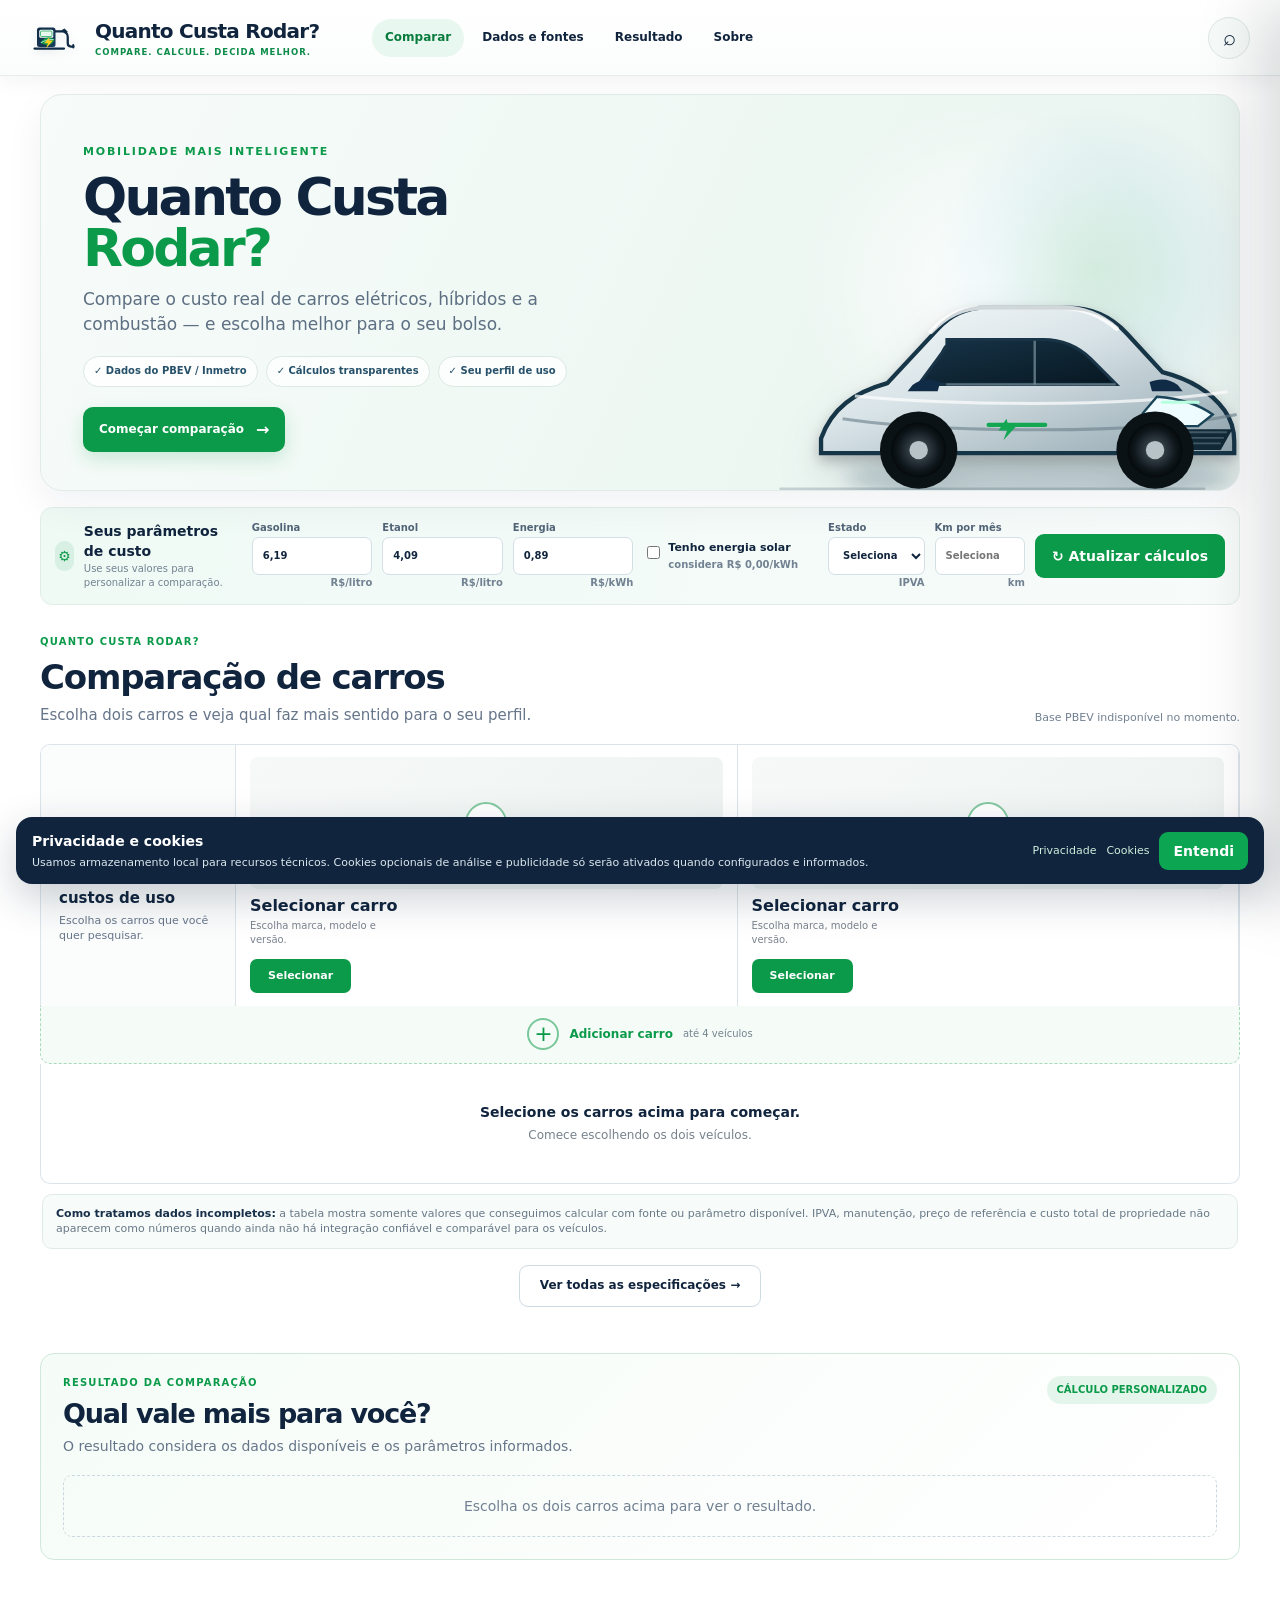
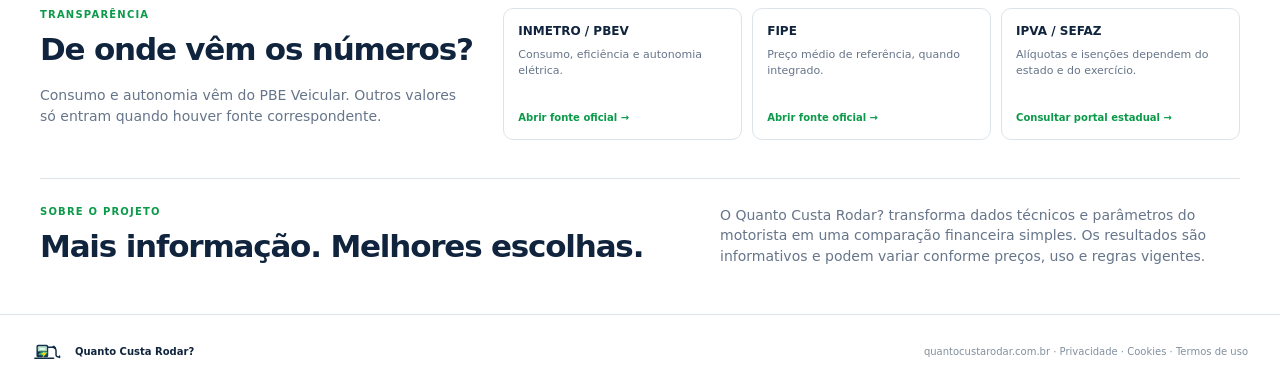
==== commit 41fe89b0: "Add files via upload" ====
--- a/index.html
+++ b/index.html
@@ -15,7 +15,7 @@
 <link rel="canonical" href="https://quantocustarodar.com.br/">
 <link rel="icon" href="logo.svg" type="image/svg+xml">
 <title>Quanto Custa Rodar? — Compare carros pelo custo real</title>
-<link rel="stylesheet" href="styles.css?v=13">
+<link rel="stylesheet" href="styles.css?v=14">
 <script type="application/ld+json">{"@context":"https://schema.org","@type":"WebApplication","name":"Quanto Custa Rodar?","url":"https://quantocustarodar.com.br/","description":"Comparador de custo de uso de carros elétricos, híbridos e a combustão.","applicationCategory":"UtilitiesApplication","operatingSystem":"Web","inLanguage":"pt-BR"}</script>
 </head>
 <body>
@@ -90,6 +90,6 @@
 <aside class="drawer" id="specDrawer" aria-hidden="true"><button class="drawer-close" id="drawerClose" type="button" aria-label="Fechar">×</button><div id="drawerContent"></div></aside>
 <footer><div class="footer-brand"><img src="logo.svg" alt=""><b>Quanto Custa Rodar?</b></div><p>quantocustarodar.com.br · <a href="privacidade.html">Privacidade</a> · <a href="cookies.html">Cookies</a> · <a href="termos.html">Termos de uso</a></p></footer>
 <div class="privacy-banner" id="privacyBanner" hidden><div><b>Privacidade e cookies</b><span>Usamos armazenamento local para recursos técnicos. Cookies opcionais de análise e publicidade só serão ativados quando configurados e informados.</span></div><div class="privacy-actions"><a href="privacidade.html">Privacidade</a><a href="cookies.html">Cookies</a><button id="privacyOk" type="button">Entendi</button></div></div>
-<script src="app.js?v=13"></script>
+<script src="app.js?v=14"></script>
 </body>
 </html>
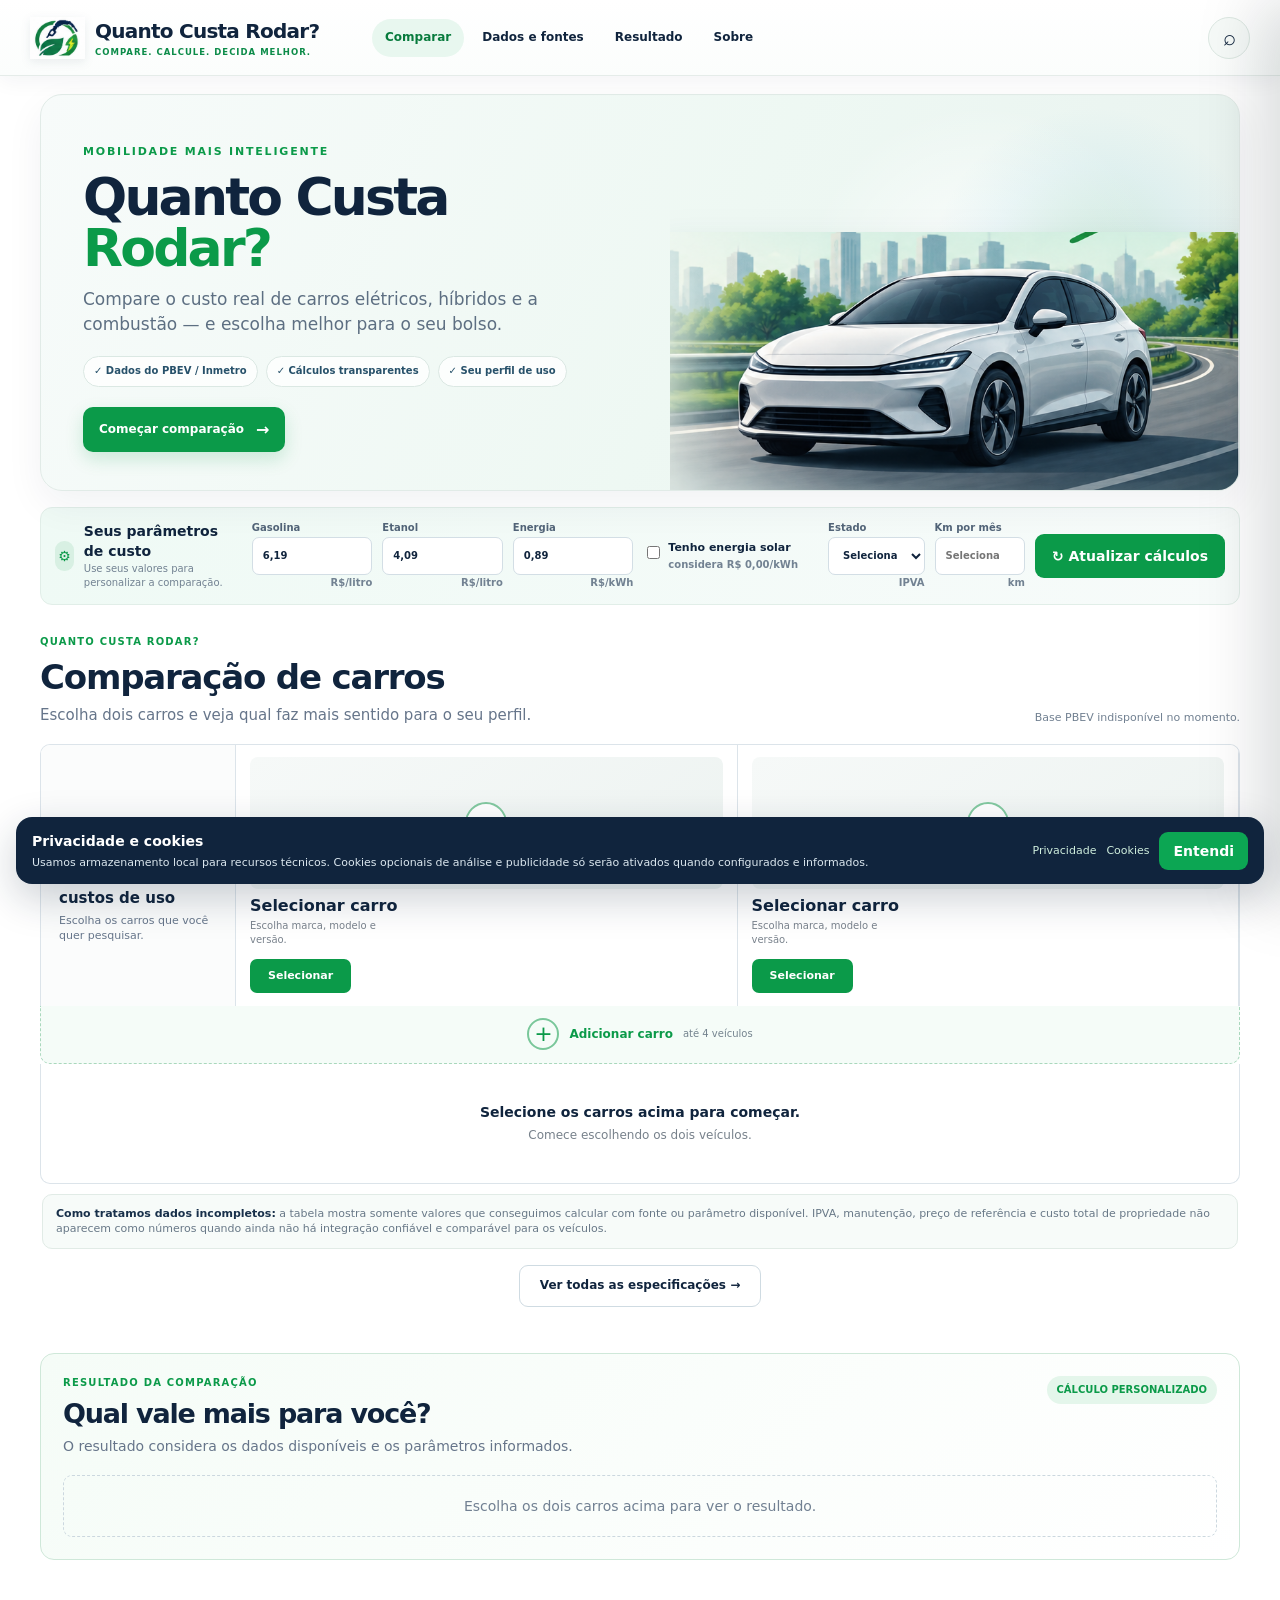
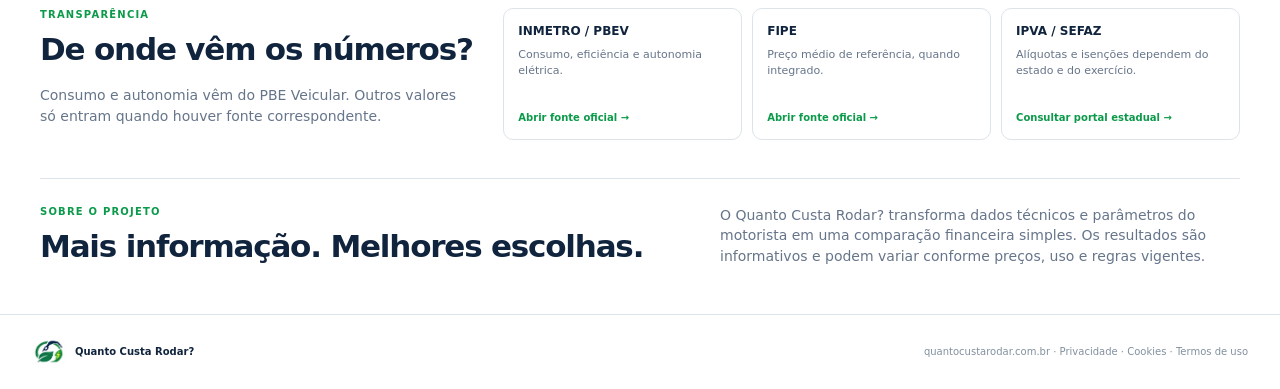
==== commit 02d53649: "Add files via upload" ====
--- a/index.html
+++ b/index.html
@@ -10,18 +10,18 @@
 <meta property="og:title" content="Quanto Custa Rodar? — Compare carros pelo custo real">
 <meta property="og:description" content="Compare carros elétricos, híbridos e a combustão pelo custo de uso.">
 <meta property="og:url" content="https://quantocustarodar.com.br/">
-<meta property="og:image" content="https://quantocustarodar.com.br/logo.svg">
+<meta property="og:image" content="https://quantocustarodar.com.br/logo-mark.png">
 <meta name="twitter:card" content="summary">
 <link rel="canonical" href="https://quantocustarodar.com.br/">
-<link rel="icon" href="logo.svg" type="image/svg+xml">
+<link rel="icon" href="logo-mark.png" type="image/svg+xml">
 <title>Quanto Custa Rodar? — Compare carros pelo custo real</title>
-<link rel="stylesheet" href="styles.css?v=14">
+<link rel="stylesheet" href="styles.css?v=15">
 <script type="application/ld+json">{"@context":"https://schema.org","@type":"WebApplication","name":"Quanto Custa Rodar?","url":"https://quantocustarodar.com.br/","description":"Comparador de custo de uso de carros elétricos, híbridos e a combustão.","applicationCategory":"UtilitiesApplication","operatingSystem":"Web","inLanguage":"pt-BR"}</script>
 </head>
 <body>
 <header class="site-header">
   <a class="brand" href="#top" aria-label="Quanto Custa Rodar?">
-    <img src="logo.svg" alt="">
+    <img src="logo-mark.png" alt="">
     <span class="brand-copy"><strong>Quanto Custa Rodar?</strong><small>COMPARE. CALCULE. DECIDA MELHOR.</small></span>
   </a>
   <nav class="main-nav"><a class="active" href="#comparar">Comparar</a><a href="#fontes">Dados e fontes</a><a href="#resultado">Resultado</a><a href="#sobre">Sobre</a></nav>
@@ -36,7 +36,7 @@
     <div class="hero-pills"><span>✓ Dados do PBEV / Inmetro</span><span>✓ Cálculos transparentes</span><span>✓ Seu perfil de uso</span></div>
     <a class="hero-cta" href="#comparar">Começar comparação <b>→</b></a>
   </div>
-  <div class="hero-art"><div class="hero-glow"></div><img src="hero-car.svg" alt="Ilustração de um carro em movimento" loading="eager"></div>
+  <div class="hero-art"><div class="hero-glow"></div><img src="hero-car.png" alt="Ilustração de um carro em movimento" loading="eager"></div>
 </section>
 
 <main id="top">
@@ -88,8 +88,8 @@
 
 <div class="drawer-backdrop" id="drawerBackdrop" hidden></div>
 <aside class="drawer" id="specDrawer" aria-hidden="true"><button class="drawer-close" id="drawerClose" type="button" aria-label="Fechar">×</button><div id="drawerContent"></div></aside>
-<footer><div class="footer-brand"><img src="logo.svg" alt=""><b>Quanto Custa Rodar?</b></div><p>quantocustarodar.com.br · <a href="privacidade.html">Privacidade</a> · <a href="cookies.html">Cookies</a> · <a href="termos.html">Termos de uso</a></p></footer>
+<footer><div class="footer-brand"><img src="logo-mark.png" alt=""><b>Quanto Custa Rodar?</b></div><p>quantocustarodar.com.br · <a href="privacidade.html">Privacidade</a> · <a href="cookies.html">Cookies</a> · <a href="termos.html">Termos de uso</a></p></footer>
 <div class="privacy-banner" id="privacyBanner" hidden><div><b>Privacidade e cookies</b><span>Usamos armazenamento local para recursos técnicos. Cookies opcionais de análise e publicidade só serão ativados quando configurados e informados.</span></div><div class="privacy-actions"><a href="privacidade.html">Privacidade</a><a href="cookies.html">Cookies</a><button id="privacyOk" type="button">Entendi</button></div></div>
-<script src="app.js?v=14"></script>
+<script src="app.js?v=15"></script>
 </body>
 </html>
--- a/styles.css
+++ b/styles.css
@@ -12,7 +12,7 @@
 @media(max-width:1050px){.profile-bar{grid-template-columns:1.5fr repeat(3,1fr) 1fr 1fr}.green-button{grid-column:span 2}.main-nav{display:none}.brand{min-width:auto}.compare-section,.verdict,.sources,.about{margin-left:16px;margin-right:16px}.compare-grid{grid-template-columns:155px repeat(var(--car-count,2),minmax(170px,1fr)) var(--add-col);overflow-x:auto}.comparison-table{overflow-x:auto}.table-head-row,.table-row{min-width:calc(var(--label-col) + var(--car-count,2) * 170px + var(--add-col))}.verdict-grid{grid-template-columns:1fr 1fr}.winner-panel{grid-column:span 2}}
 @media(max-width:720px){
   :root{--label-col:0px;--add-col:0px}
-  .site-header{padding:0 12px;height:58px}.brand-copy small,.main-nav,.search-button{display:none}.brand img{width:36px;height:30px}.brand-copy strong{font-size:14px}
+  .site-header{padding:0 12px;height:58px}.brand-copy small,.main-nav,.search-button{display:none}.brand img{width:38px;height:32px;object-fit:contain}.brand-copy strong{font-size:14px}
   .profile-bar{margin:8px 8px 0;padding:12px 9px;grid-template-columns:repeat(2,minmax(0,1fr));gap:8px;border-radius:11px}.profile-title{grid-column:1/-1}.profile-title b{font-size:11px}.profile-title small{font-size:8px}.profile-bar label{font-size:8px}.profile-bar input,.profile-bar select{height:34px;font-size:11px}.green-button{grid-column:1/-1;height:34px}
   .compare-section,.verdict,.sources,.about{margin:18px 8px}.section-head{display:block}.section-head h1{font-size:24px}.section-head p:not(.eyebrow){font-size:11px}.data-status{margin-top:7px;font-size:9px}
   /* Initial state: exactly two cards, both fully visible. If a 3rd/4th is added, the strip becomes horizontally scrollable. */
@@ -241,7 +241,7 @@
 .hero-copy{padding:45px 42px 38px;position:relative;z-index:2}.hero-kicker{font-size:11px;font-weight:900;letter-spacing:1.8px;color:var(--green)}
 .hero-copy h1{font-size:52px;line-height:.98;letter-spacing:-2.8px;margin:12px 0 13px;color:var(--hero-navy)}.hero-copy h1 em{font-style:normal;color:var(--green)}
 .hero-copy>p{max-width:610px;margin:0;color:#5d6f82;font-size:17px;line-height:1.45}.hero-pills{display:flex;flex-wrap:wrap;gap:8px;margin-top:20px}.hero-pills span{font-size:10px;font-weight:800;color:#27516a;background:rgba(255,255,255,.8);border:1px solid #dbe8e3;border-radius:99px;padding:7px 10px}.hero-cta{display:inline-flex;align-items:center;gap:12px;margin-top:20px;background:var(--green);color:#fff;border-radius:10px;padding:11px 16px;font-size:12px;font-weight:850;box-shadow:0 7px 18px rgba(11,154,73,.18)}.hero-cta b{font-size:16px}
-.hero-art{position:relative;min-height:330px;display:flex;align-items:flex-end;justify-content:flex-end;overflow:hidden}.hero-art:before{content:"";position:absolute;inset:0;background:radial-gradient(circle at 55% 48%,rgba(255,255,255,.85),rgba(255,255,255,0) 48%)}.hero-glow{position:absolute;width:330px;height:330px;right:-20px;top:10px;border-radius:50%;background:radial-gradient(circle,rgba(11,154,73,.13),rgba(27,159,208,.05) 45%,transparent 70%)}.hero-art img{position:relative;width:112%;max-width:690px;height:auto;margin:0 -45px -35px 0;filter:drop-shadow(0 18px 20px rgba(16,36,61,.13))}
+.hero-art{position:relative;min-height:330px;display:flex;align-items:flex-end;justify-content:flex-end;overflow:hidden}.hero-art:before{content:"";position:absolute;inset:0;background:radial-gradient(circle at 55% 48%,rgba(255,255,255,.85),rgba(255,255,255,0) 48%)}.hero-glow{position:absolute;width:330px;height:330px;right:-20px;top:10px;border-radius:50%;background:radial-gradient(circle,rgba(11,154,73,.13),rgba(27,159,208,.05) 45%,transparent 70%)}.hero-art img{position:relative;width:108%;max-width:760px;height:auto;margin:0 -28px -18px 0;filter:drop-shadow(0 18px 20px rgba(16,36,61,.13));object-fit:cover}
 .profile-bar{margin-top:16px}
 /* Foto inteira, sem crop: o conteúdo do carro sempre fica visível. */
 .car-photo,.drawer-photo,.all-spec-photo{background:linear-gradient(145deg,#f6f9f8,#edf3f1)}.car-photo img,.drawer-photo img,.all-spec-photo img{object-fit:contain!important;object-position:center!important;padding:5px!important;width:100%;height:100%}.car-photo{height:112px}.all-spec-photo,.all-spec-photo .drawer-photo{height:160px}.drawer-photo{height:170px}
@@ -249,10 +249,10 @@
 .compare-grid{--car-count:2}.add-car-row{display:flex;align-items:center;justify-content:center;gap:10px;margin:0;border:1px dashed #a9d8bd;border-top:0;background:#f5fcf8;color:var(--green);min-height:58px;border-radius:0 0 10px 10px}.add-car-row span{width:32px;height:32px;border:2px solid #79c79a;border-radius:50%;display:grid;place-items:center;font-size:22px}.add-car-row b{font-size:12px}.add-car-row small{font-size:10px;color:#74838e}
 /* Legibilidade da tabela. */
 .table-head-row>div,.table-row>div{font-size:12px;padding:10px 9px;line-height:1.35}.table-head-row>div{font-size:12px}.table-row>div:first-child{font-size:11.5px}.group-row>div{font-size:11.5px}
-@media(max-width:1050px){.hero-modern{margin-left:16px;margin-right:16px}.hero-copy h1{font-size:44px}.hero-art img{width:125%;margin-right:-70px}.main-nav a:nth-child(n+3){display:none}}
-@media(max-width:720px){
- .site-header{height:62px;padding:0 12px}.brand{gap:8px}.brand img{width:43px;height:34px}.brand-copy strong{font-size:15px}.brand-copy small{font-size:7px}.search-button{width:35px;height:35px}
- .hero-modern{display:block;min-height:0;margin:10px 8px 0;border-radius:16px}.hero-copy{padding:24px 18px 18px}.hero-kicker{font-size:8px;letter-spacing:1.3px}.hero-copy h1{font-size:32px;letter-spacing:-1.7px;margin:8px 0 9px}.hero-copy>p{font-size:12px;line-height:1.4}.hero-pills{gap:5px;margin-top:12px}.hero-pills span{font-size:8px;padding:5px 7px}.hero-cta{font-size:10px;padding:9px 12px;margin-top:12px}.hero-art{height:118px;min-height:118px}.hero-art img{width:125%;max-width:none;margin:0 -45px -35px 0}.profile-bar{margin:10px 8px 0}
+@media(max-width:1050px){.hero-modern{margin-left:16px;margin-right:16px}.hero-copy h1{font-size:44px}.hero-art img{width:120%;margin-right:-55px}.main-nav a:nth-child(n+3){display:none}}
+@media(max-width:720px){
+ .site-header{height:62px;padding:0 12px}.brand{gap:8px}.brand img{width:44px;height:38px;object-fit:contain}.brand-copy strong{font-size:15px}.brand-copy small{font-size:7px}.search-button{width:35px;height:35px}
+ .hero-modern{display:block;min-height:0;margin:10px 8px 0;border-radius:16px}.hero-copy{padding:24px 18px 18px}.hero-kicker{font-size:8px;letter-spacing:1.3px}.hero-copy h1{font-size:32px;letter-spacing:-1.7px;margin:8px 0 9px}.hero-copy>p{font-size:12px;line-height:1.4}.hero-pills{gap:5px;margin-top:12px}.hero-pills span{font-size:8px;padding:5px 7px}.hero-cta{font-size:10px;padding:9px 12px;margin-top:12px}.hero-art{height:118px;min-height:118px}.hero-art img{width:100%;max-width:none;height:170px;margin:0;object-fit:cover;object-position:center;border-radius:0 0 16px 16px}.profile-bar{margin:10px 8px 0}
  .compare-section{margin-top:18px}.section-head h1{font-size:25px}.section-head>div:first-child p:last-child{font-size:11px}
  /* No celular, os dois cards padrão cabem lado a lado; somente após adicionar um terceiro há rolagem horizontal. */
  .compare-grid{grid-template-columns:29% repeat(var(--car-count,2),minmax(0,1fr))!important;min-width:0!important;overflow:hidden}.intro-column{display:flex!important;padding:9px 6px}.intro-column b{font-size:9px}.intro-column span{font-size:7px}.car-card{min-width:0!important;width:auto!important;padding:8px 6px 10px}.car-photo{height:76px!important}.car-card h3{font-size:10px}.car-card .version{font-size:7.5px;min-height:20px}.price-note{font-size:7.5px}.spec-link{font-size:8px}.add-car-row{min-height:48px}
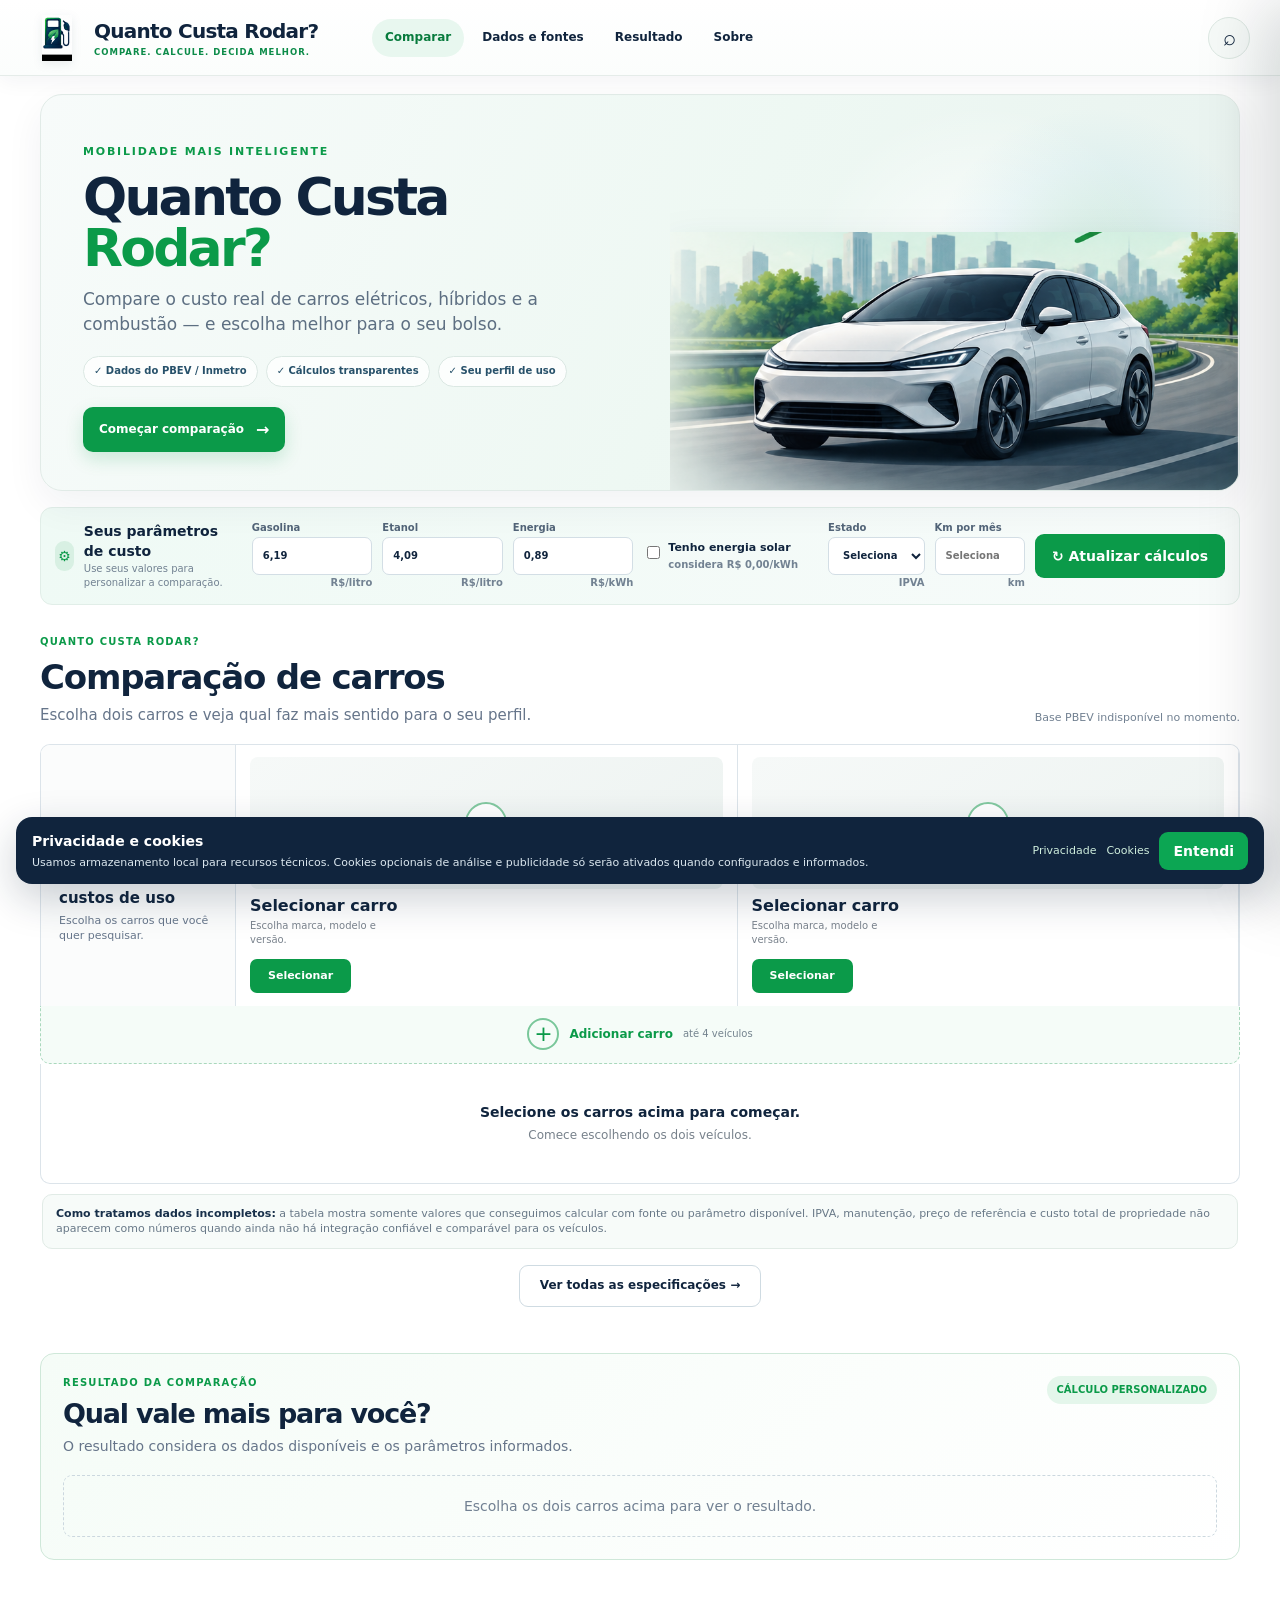
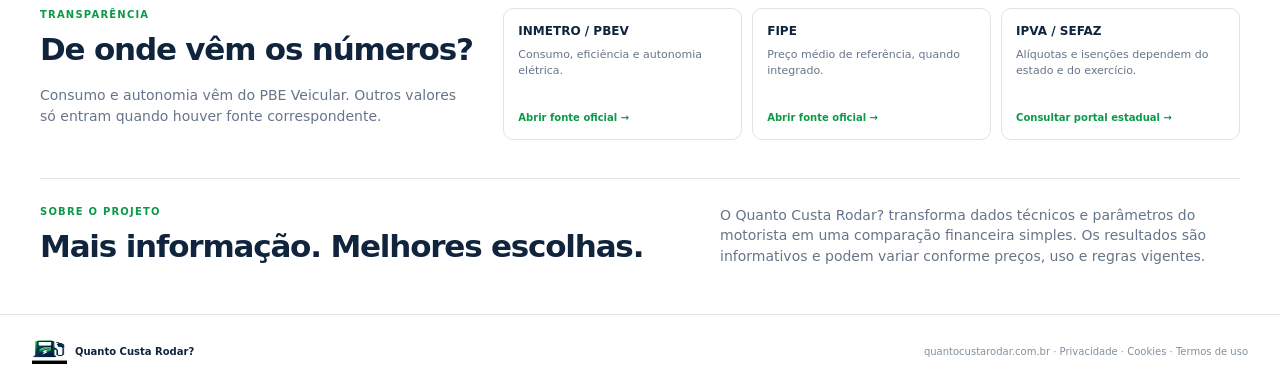
==== commit 0727740c: "Add files via upload" ====
--- a/index.html
+++ b/index.html
@@ -10,18 +10,18 @@
 <meta property="og:title" content="Quanto Custa Rodar? — Compare carros pelo custo real">
 <meta property="og:description" content="Compare carros elétricos, híbridos e a combustão pelo custo de uso.">
 <meta property="og:url" content="https://quantocustarodar.com.br/">
-<meta property="og:image" content="https://quantocustarodar.com.br/logo-mark.png">
+<meta property="og:image" content="https://quantocustarodar.com.br/logo-option2-header.png">
 <meta name="twitter:card" content="summary">
 <link rel="canonical" href="https://quantocustarodar.com.br/">
-<link rel="icon" href="logo-mark.png" type="image/svg+xml">
+<link rel="icon" href="logo-option2-header.png" type="image/png">
 <title>Quanto Custa Rodar? — Compare carros pelo custo real</title>
-<link rel="stylesheet" href="styles.css?v=15">
+<link rel="stylesheet" href="styles.css?v=17">
 <script type="application/ld+json">{"@context":"https://schema.org","@type":"WebApplication","name":"Quanto Custa Rodar?","url":"https://quantocustarodar.com.br/","description":"Comparador de custo de uso de carros elétricos, híbridos e a combustão.","applicationCategory":"UtilitiesApplication","operatingSystem":"Web","inLanguage":"pt-BR"}</script>
 </head>
 <body>
 <header class="site-header">
   <a class="brand" href="#top" aria-label="Quanto Custa Rodar?">
-    <img src="logo-mark.png" alt="">
+    <img src="logo-option2-header.png" alt="">
     <span class="brand-copy"><strong>Quanto Custa Rodar?</strong><small>COMPARE. CALCULE. DECIDA MELHOR.</small></span>
   </a>
   <nav class="main-nav"><a class="active" href="#comparar">Comparar</a><a href="#fontes">Dados e fontes</a><a href="#resultado">Resultado</a><a href="#sobre">Sobre</a></nav>
@@ -36,7 +36,7 @@
     <div class="hero-pills"><span>✓ Dados do PBEV / Inmetro</span><span>✓ Cálculos transparentes</span><span>✓ Seu perfil de uso</span></div>
     <a class="hero-cta" href="#comparar">Começar comparação <b>→</b></a>
   </div>
-  <div class="hero-art"><div class="hero-glow"></div><img src="hero-car.png" alt="Ilustração de um carro em movimento" loading="eager"></div>
+  <div class="hero-art"><div class="hero-glow"></div><img src="hero-car-full.png" alt="Ilustração de um carro em movimento" loading="eager"></div>
 </section>
 
 <main id="top">
@@ -88,7 +88,7 @@
 
 <div class="drawer-backdrop" id="drawerBackdrop" hidden></div>
 <aside class="drawer" id="specDrawer" aria-hidden="true"><button class="drawer-close" id="drawerClose" type="button" aria-label="Fechar">×</button><div id="drawerContent"></div></aside>
-<footer><div class="footer-brand"><img src="logo-mark.png" alt=""><b>Quanto Custa Rodar?</b></div><p>quantocustarodar.com.br · <a href="privacidade.html">Privacidade</a> · <a href="cookies.html">Cookies</a> · <a href="termos.html">Termos de uso</a></p></footer>
+<footer><div class="footer-brand"><img src="logo-option2-header.png" alt=""><b>Quanto Custa Rodar?</b></div><p>quantocustarodar.com.br · <a href="privacidade.html">Privacidade</a> · <a href="cookies.html">Cookies</a> · <a href="termos.html">Termos de uso</a></p></footer>
 <div class="privacy-banner" id="privacyBanner" hidden><div><b>Privacidade e cookies</b><span>Usamos armazenamento local para recursos técnicos. Cookies opcionais de análise e publicidade só serão ativados quando configurados e informados.</span></div><div class="privacy-actions"><a href="privacidade.html">Privacidade</a><a href="cookies.html">Cookies</a><button id="privacyOk" type="button">Entendi</button></div></div>
 <script src="app.js?v=15"></script>
 </body>
--- a/styles.css
+++ b/styles.css
@@ -241,7 +241,7 @@
 .hero-copy{padding:45px 42px 38px;position:relative;z-index:2}.hero-kicker{font-size:11px;font-weight:900;letter-spacing:1.8px;color:var(--green)}
 .hero-copy h1{font-size:52px;line-height:.98;letter-spacing:-2.8px;margin:12px 0 13px;color:var(--hero-navy)}.hero-copy h1 em{font-style:normal;color:var(--green)}
 .hero-copy>p{max-width:610px;margin:0;color:#5d6f82;font-size:17px;line-height:1.45}.hero-pills{display:flex;flex-wrap:wrap;gap:8px;margin-top:20px}.hero-pills span{font-size:10px;font-weight:800;color:#27516a;background:rgba(255,255,255,.8);border:1px solid #dbe8e3;border-radius:99px;padding:7px 10px}.hero-cta{display:inline-flex;align-items:center;gap:12px;margin-top:20px;background:var(--green);color:#fff;border-radius:10px;padding:11px 16px;font-size:12px;font-weight:850;box-shadow:0 7px 18px rgba(11,154,73,.18)}.hero-cta b{font-size:16px}
-.hero-art{position:relative;min-height:330px;display:flex;align-items:flex-end;justify-content:flex-end;overflow:hidden}.hero-art:before{content:"";position:absolute;inset:0;background:radial-gradient(circle at 55% 48%,rgba(255,255,255,.85),rgba(255,255,255,0) 48%)}.hero-glow{position:absolute;width:330px;height:330px;right:-20px;top:10px;border-radius:50%;background:radial-gradient(circle,rgba(11,154,73,.13),rgba(27,159,208,.05) 45%,transparent 70%)}.hero-art img{position:relative;width:108%;max-width:760px;height:auto;margin:0 -28px -18px 0;filter:drop-shadow(0 18px 20px rgba(16,36,61,.13));object-fit:cover}
+.hero-art{position:relative;min-height:330px;display:flex;align-items:flex-end;justify-content:flex-end;overflow:hidden}.hero-art:before{content:"";position:absolute;inset:0;background:radial-gradient(circle at 55% 48%,rgba(255,255,255,.85),rgba(255,255,255,0) 48%)}.hero-glow{position:absolute;width:330px;height:330px;right:-20px;top:10px;border-radius:50%;background:radial-gradient(circle,rgba(11,154,73,.13),rgba(27,159,208,.05) 45%,transparent 70%)}.hero-art img{position:relative;width:100%;max-width:760px;height:100%;margin:0;filter:drop-shadow(0 18px 20px rgba(16,36,61,.13));object-fit:contain;object-position:center bottom}
 .profile-bar{margin-top:16px}
 /* Foto inteira, sem crop: o conteúdo do carro sempre fica visível. */
 .car-photo,.drawer-photo,.all-spec-photo{background:linear-gradient(145deg,#f6f9f8,#edf3f1)}.car-photo img,.drawer-photo img,.all-spec-photo img{object-fit:contain!important;object-position:center!important;padding:5px!important;width:100%;height:100%}.car-photo{height:112px}.all-spec-photo,.all-spec-photo .drawer-photo{height:160px}.drawer-photo{height:170px}
@@ -249,10 +249,10 @@
 .compare-grid{--car-count:2}.add-car-row{display:flex;align-items:center;justify-content:center;gap:10px;margin:0;border:1px dashed #a9d8bd;border-top:0;background:#f5fcf8;color:var(--green);min-height:58px;border-radius:0 0 10px 10px}.add-car-row span{width:32px;height:32px;border:2px solid #79c79a;border-radius:50%;display:grid;place-items:center;font-size:22px}.add-car-row b{font-size:12px}.add-car-row small{font-size:10px;color:#74838e}
 /* Legibilidade da tabela. */
 .table-head-row>div,.table-row>div{font-size:12px;padding:10px 9px;line-height:1.35}.table-head-row>div{font-size:12px}.table-row>div:first-child{font-size:11.5px}.group-row>div{font-size:11.5px}
-@media(max-width:1050px){.hero-modern{margin-left:16px;margin-right:16px}.hero-copy h1{font-size:44px}.hero-art img{width:120%;margin-right:-55px}.main-nav a:nth-child(n+3){display:none}}
+@media(max-width:1050px){.hero-modern{margin-left:16px;margin-right:16px}.hero-copy h1{font-size:44px}.hero-art img{width:100%;margin:0}.main-nav a:nth-child(n+3){display:none}}
 @media(max-width:720px){
  .site-header{height:62px;padding:0 12px}.brand{gap:8px}.brand img{width:44px;height:38px;object-fit:contain}.brand-copy strong{font-size:15px}.brand-copy small{font-size:7px}.search-button{width:35px;height:35px}
- .hero-modern{display:block;min-height:0;margin:10px 8px 0;border-radius:16px}.hero-copy{padding:24px 18px 18px}.hero-kicker{font-size:8px;letter-spacing:1.3px}.hero-copy h1{font-size:32px;letter-spacing:-1.7px;margin:8px 0 9px}.hero-copy>p{font-size:12px;line-height:1.4}.hero-pills{gap:5px;margin-top:12px}.hero-pills span{font-size:8px;padding:5px 7px}.hero-cta{font-size:10px;padding:9px 12px;margin-top:12px}.hero-art{height:118px;min-height:118px}.hero-art img{width:100%;max-width:none;height:170px;margin:0;object-fit:cover;object-position:center;border-radius:0 0 16px 16px}.profile-bar{margin:10px 8px 0}
+ .hero-modern{display:block;min-height:0;margin:10px 8px 0;border-radius:16px}.hero-copy{padding:24px 18px 18px}.hero-kicker{font-size:8px;letter-spacing:1.3px}.hero-copy h1{font-size:32px;letter-spacing:-1.7px;margin:8px 0 9px}.hero-copy>p{font-size:12px;line-height:1.4}.hero-pills{gap:5px;margin-top:12px}.hero-pills span{font-size:8px;padding:5px 7px}.hero-cta{font-size:10px;padding:9px 12px;margin-top:12px}.hero-art{height:230px;min-height:230px}.hero-art img{width:100%;max-width:none;height:100%;margin:0;object-fit:contain;object-position:center bottom;border-radius:0 0 16px 16px}.profile-bar{margin:10px 8px 0}
  .compare-section{margin-top:18px}.section-head h1{font-size:25px}.section-head>div:first-child p:last-child{font-size:11px}
  /* No celular, os dois cards padrão cabem lado a lado; somente após adicionar um terceiro há rolagem horizontal. */
  .compare-grid{grid-template-columns:29% repeat(var(--car-count,2),minmax(0,1fr))!important;min-width:0!important;overflow:hidden}.intro-column{display:flex!important;padding:9px 6px}.intro-column b{font-size:9px}.intro-column span{font-size:7px}.car-card{min-width:0!important;width:auto!important;padding:8px 6px 10px}.car-photo{height:76px!important}.car-card h3{font-size:10px}.car-card .version{font-size:7.5px;min-height:20px}.price-note{font-size:7.5px}.spec-link{font-size:8px}.add-car-row{min-height:48px}
@@ -263,3 +263,11 @@
 
 /* V13 — dados claros, privacidade e SEO */
 .data-scope-note{margin:10px 2px 0;padding:11px 13px;border:1px solid #e1ebe6;border-radius:10px;background:#f7fbf9;color:#687887;font-size:11px;line-height:1.45}.data-scope-note b{color:#18304a}.site-header a,.site-header a:visited,footer a,footer a:visited{color:inherit;text-decoration:none}.privacy-banner{position:fixed;left:16px;right:16px;bottom:16px;z-index:100;background:#10243d;color:#fff;border-radius:16px;padding:14px 16px;box-shadow:0 14px 40px rgba(16,36,61,.22);display:flex;gap:16px;align-items:center;justify-content:space-between}.privacy-banner[hidden]{display:none}.privacy-banner>div:first-child{display:grid;gap:3px}.privacy-banner b{font-size:14px}.privacy-banner span{font-size:11px;color:#dbe7ef;line-height:1.4}.privacy-actions{display:flex;align-items:center;gap:10px;white-space:nowrap}.privacy-actions a{font-size:11px;color:#cfeedd}.privacy-actions button{border:0;border-radius:9px;padding:9px 14px;background:#0ca653;color:#fff;font-weight:800;cursor:pointer}.legal-page{background:#f7faf9;color:#10243d}.legal-page .site-header{position:sticky;top:0;z-index:5}.legal-wrap{max-width:820px;margin:38px auto 60px;padding:0 22px}.legal-wrap h1{font-size:42px;letter-spacing:-1.5px;margin:6px 0 16px}.legal-wrap h2{font-size:20px;margin:28px 0 8px}.legal-wrap p{color:#596b7a;line-height:1.7;font-size:15px}.legal-wrap .eyebrow{color:#0b8b48;font-weight:900;letter-spacing:2px;font-size:11px}.legal-updated{font-size:12px!important;color:#82909d!important;margin-top:35px}.legal-page footer{background:#fff}.legal-page footer p{margin:0}.legal-page footer a{color:#0b7f42;text-decoration:underline}@media(max-width:720px){.privacy-banner{left:10px;right:10px;bottom:10px;display:block}.privacy-actions{margin-top:10px;justify-content:flex-end;flex-wrap:wrap}.legal-wrap{margin-top:25px}.legal-wrap h1{font-size:31px}.legal-wrap p{font-size:14px}}
+
+/* V17 — logo da OPÇÃO 2 original + carro inteiro no mobile */
+.brand img{width:54px;height:46px;object-fit:contain;object-position:center;}
+@media(max-width:720px){
+  .brand img{width:44px;height:44px;object-fit:contain;}
+  .hero-art{height:205px!important;min-height:205px!important;display:flex!important;align-items:center!important;justify-content:center!important;overflow:hidden!important;}
+  .hero-art img{display:block!important;width:100%!important;height:auto!important;max-width:100%!important;max-height:205px!important;object-fit:contain!important;object-position:center!important;margin:0 auto!important;}
+}
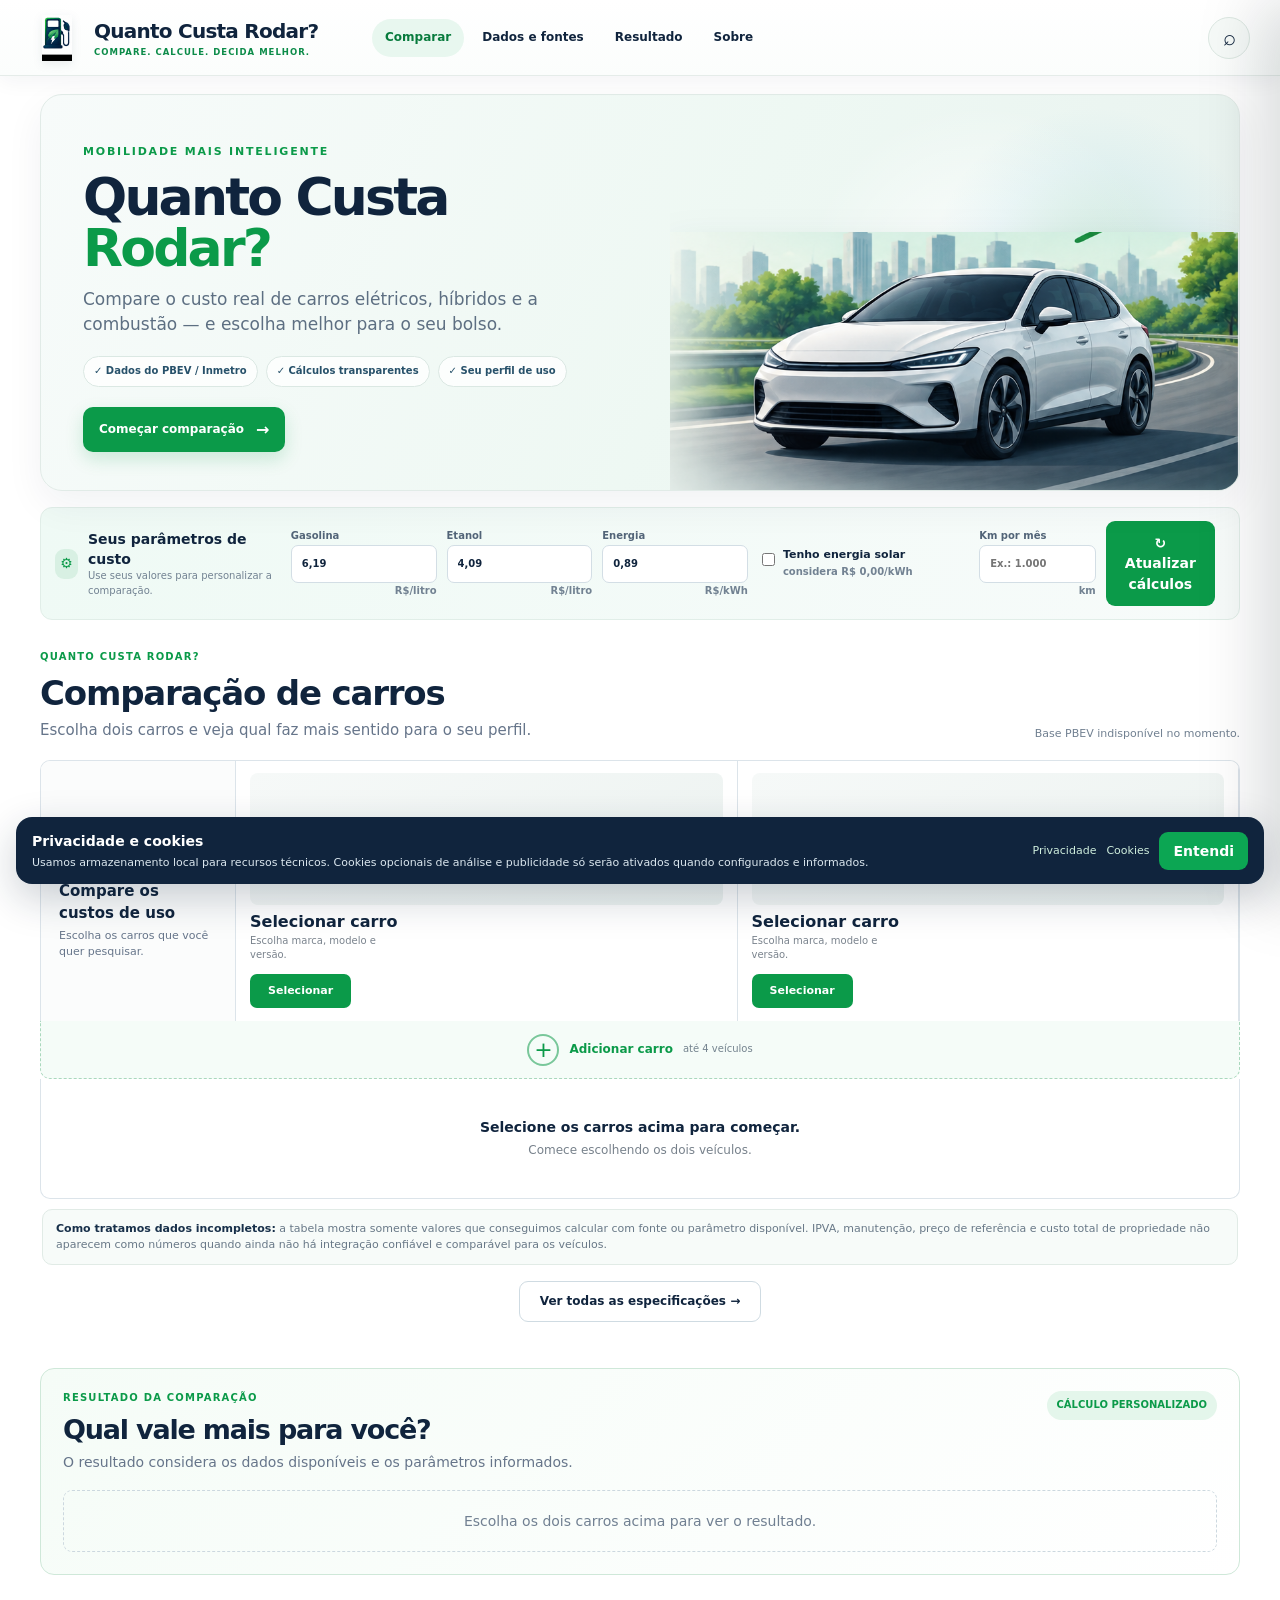
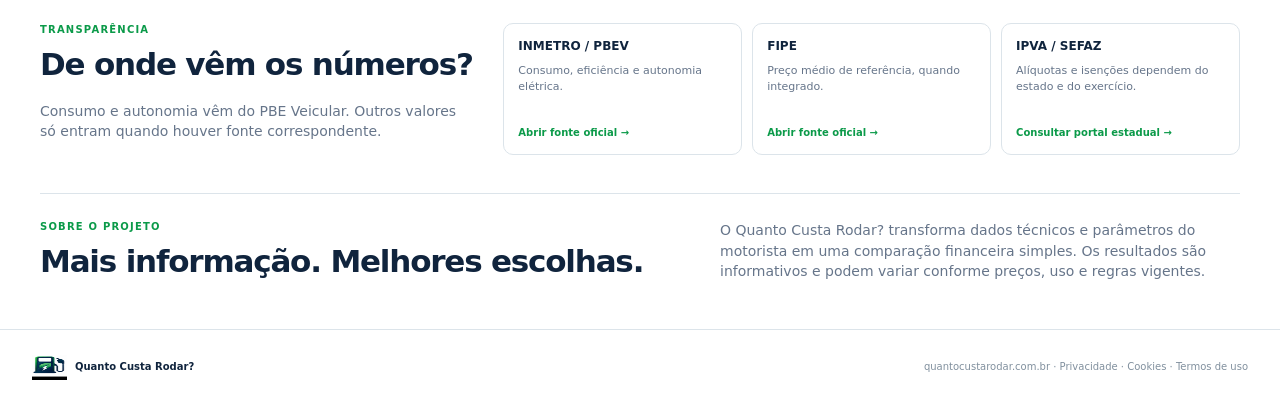
==== commit 70957614: "Add files via upload" ====
--- a/index.html
+++ b/index.html
@@ -46,8 +46,7 @@
   <label>Etanol<input id="ethPrice" class="money-input" inputmode="numeric" autocomplete="off" value="4,09"><small>R$/litro</small></label>
   <label>Energia<input id="kwhPrice" class="money-input" inputmode="numeric" autocomplete="off" value="0,89"><small>R$/kWh</small></label>
   <label class="solar-label"><input id="solar" type="checkbox"><span>Tenho energia solar</span><small id="solarHint">considera R$ 0,00/kWh</small></label>
-  <label>Estado<select id="state"><option value="">Selecionar</option><option value="RS">RS</option><option value="SP">SP</option><option value="PR">PR</option><option value="SC">SC</option><option value="MG">MG</option><option value="RJ">RJ</option></select><small>IPVA</small></label>
-  <label>Km por mês<input id="kmMonth" type="number" inputmode="numeric" min="1" step="50" placeholder="Selecionar"><small>km</small></label>
+  <label>Km por mês<input id="kmMonth" type="number" inputmode="numeric" min="1" step="50" placeholder="Ex.: 1.000"><small>km</small></label>
   <button class="green-button" id="recalculate" type="button">↻ Atualizar cálculos</button>
 </section>
 
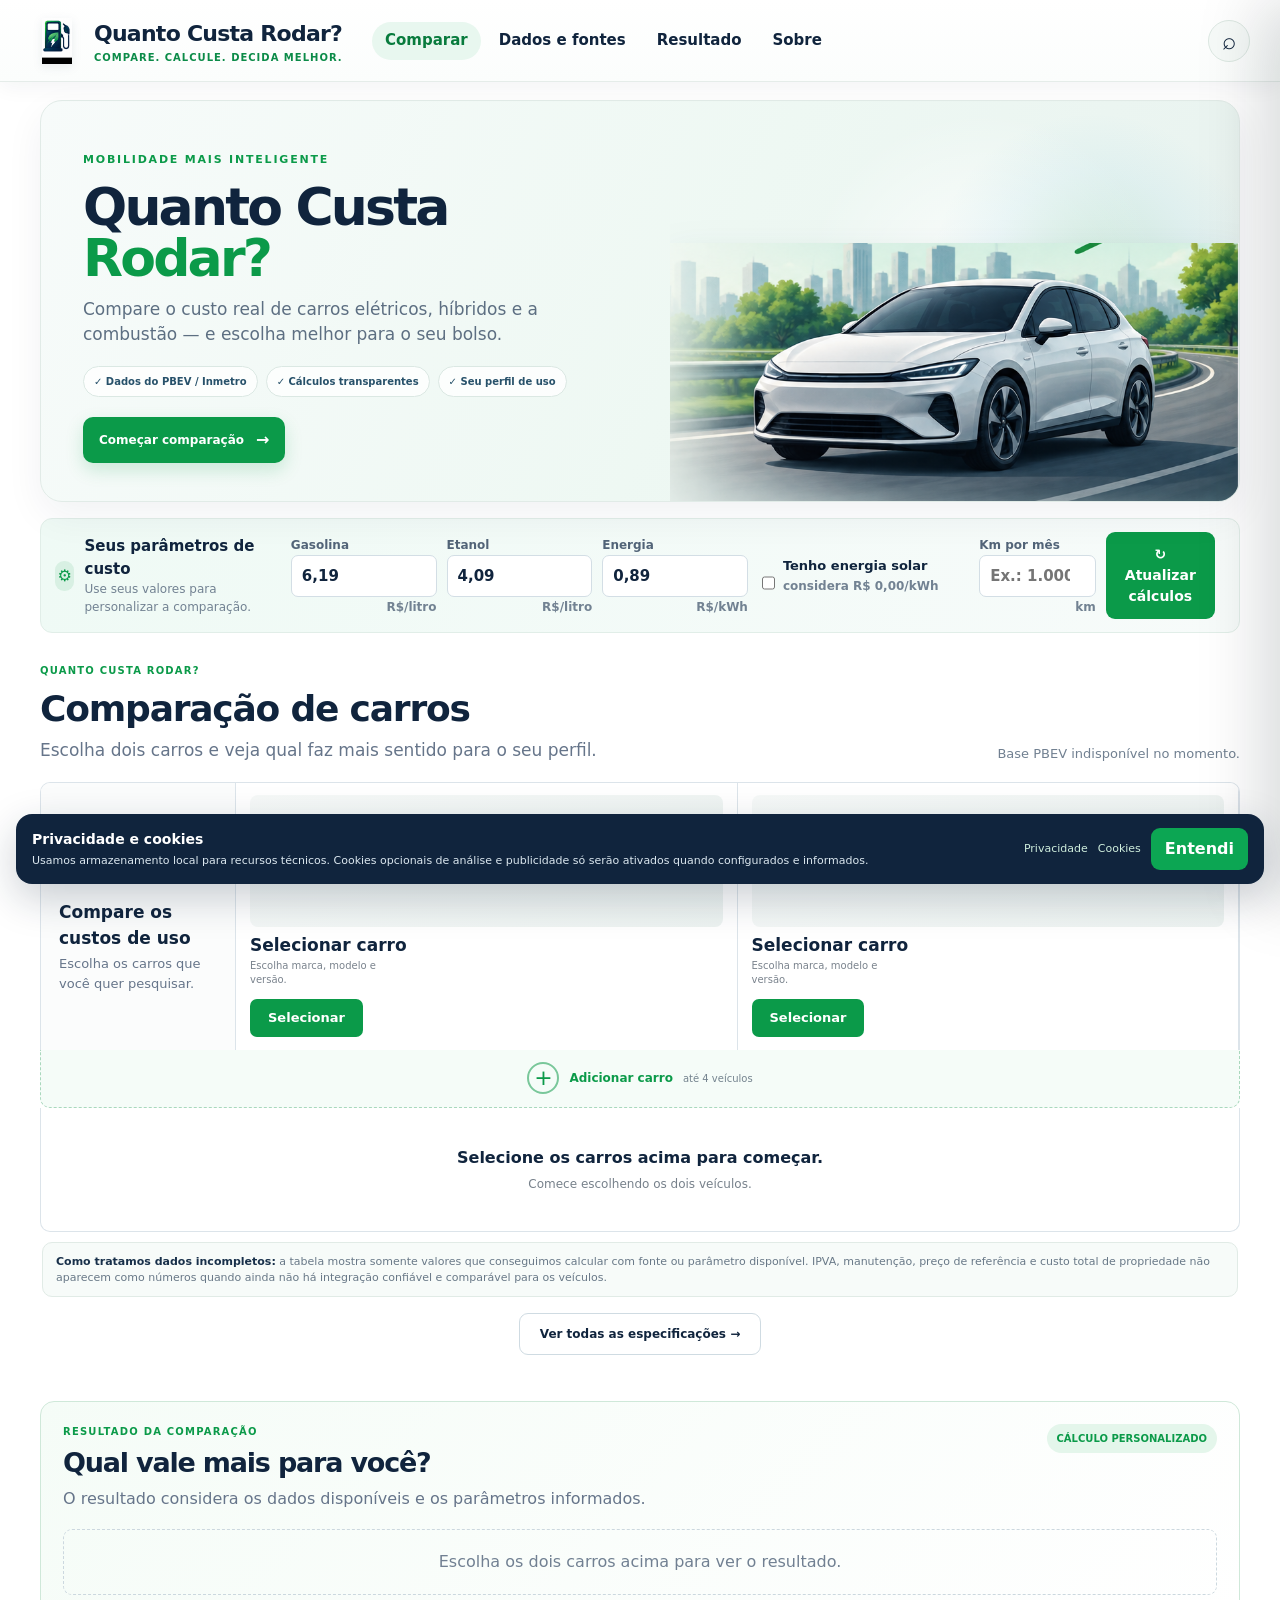
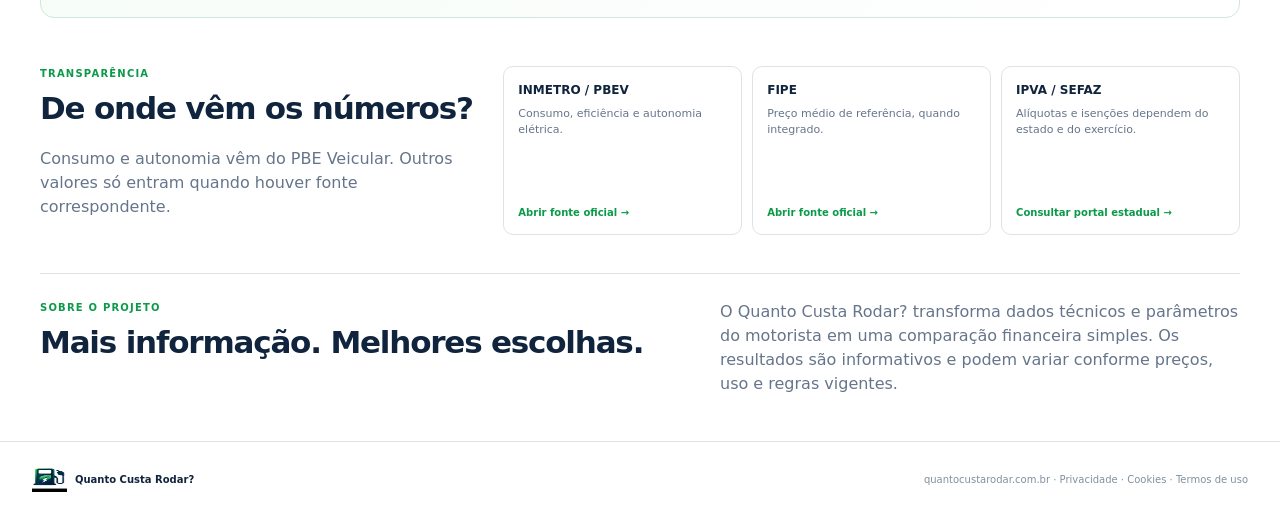
==== commit a0a68bf3: "Add files via upload" ====
--- a/index.html
+++ b/index.html
@@ -15,7 +15,7 @@
 <link rel="canonical" href="https://quantocustarodar.com.br/">
 <link rel="icon" href="logo-option2-header.png" type="image/png">
 <title>Quanto Custa Rodar? — Compare carros pelo custo real</title>
-<link rel="stylesheet" href="styles.css?v=17">
+<link rel="stylesheet" href="styles.css?v=20">
 <script type="application/ld+json">{"@context":"https://schema.org","@type":"WebApplication","name":"Quanto Custa Rodar?","url":"https://quantocustarodar.com.br/","description":"Comparador de custo de uso de carros elétricos, híbridos e a combustão.","applicationCategory":"UtilitiesApplication","operatingSystem":"Web","inLanguage":"pt-BR"}</script>
 </head>
 <body>
@@ -81,7 +81,7 @@
 <aside class="picker-modal" id="pickerModal" aria-hidden="true" role="dialog" aria-modal="true" aria-labelledby="pickerTitle">
   <button class="picker-close" id="pickerClose" type="button" aria-label="Fechar">×</button>
   <p class="eyebrow">ESCOLHER CARRO</p><h2 id="pickerTitle">Selecionar carro</h2><p class="picker-help">Pesquise por marca, modelo ou versão.</p>
-  <div class="picker-search"><span>⌕</span><input id="pickerSearch" type="search" placeholder="Ex.: Toyota Corolla" autocomplete="off"></div>
+  <div class="picker-search"><span>⌕</span><input id="pickerSearch" type="search" placeholder="Ex.: Toyota Corolla" autocomplete="off"><button type="button" id="clearSearch" aria-label="Limpar pesquisa">Limpar pesquisa</button></div>
   <div class="picker-results" id="pickerResults"></div>
 </aside>
 
@@ -89,6 +89,6 @@
 <aside class="drawer" id="specDrawer" aria-hidden="true"><button class="drawer-close" id="drawerClose" type="button" aria-label="Fechar">×</button><div id="drawerContent"></div></aside>
 <footer><div class="footer-brand"><img src="logo-option2-header.png" alt=""><b>Quanto Custa Rodar?</b></div><p>quantocustarodar.com.br · <a href="privacidade.html">Privacidade</a> · <a href="cookies.html">Cookies</a> · <a href="termos.html">Termos de uso</a></p></footer>
 <div class="privacy-banner" id="privacyBanner" hidden><div><b>Privacidade e cookies</b><span>Usamos armazenamento local para recursos técnicos. Cookies opcionais de análise e publicidade só serão ativados quando configurados e informados.</span></div><div class="privacy-actions"><a href="privacidade.html">Privacidade</a><a href="cookies.html">Cookies</a><button id="privacyOk" type="button">Entendi</button></div></div>
-<script src="app.js?v=15"></script>
+<script src="app.js?v=20"></script>
 </body>
 </html>
--- a/styles.css
+++ b/styles.css
@@ -271,3 +271,56 @@
   .hero-art{height:205px!important;min-height:205px!important;display:flex!important;align-items:center!important;justify-content:center!important;overflow:hidden!important;}
   .hero-art img{display:block!important;width:100%!important;height:auto!important;max-width:100%!important;max-height:205px!important;object-fit:contain!important;object-position:center!important;margin:0 auto!important;}
 }
+
+/* V19 — tipografia desktop maior e nomes completos */
+@media(min-width:721px){
+  body{font-size:16px;line-height:1.5}
+  .site-header{height:82px}
+  .brand-copy strong{font-size:22px}
+  .brand-copy small{font-size:10px}
+  .main-nav a{font-size:15px}
+  .search-button{font-size:24px}
+  .profile-title b{font-size:15px}
+  .profile-title small,.profile-bar small{font-size:12px}
+  .profile-bar label{font-size:12px}
+  .profile-bar input,.profile-bar select{height:42px;font-size:15px}
+  .solar-label span{font-size:13px}
+  .green-button{font-size:14px}
+  .section-head h1{font-size:36px}
+  .section-head>div:first-child p:last-child{font-size:17px}
+  .data-status{font-size:13px}
+  .intro-column b{font-size:17px}
+  .intro-column span{font-size:13px}
+  .car-card h3{font-size:17px;line-height:1.2}
+  .car-card .version{font-size:12px;min-height:30px}
+  .select-button,.spec-link{font-size:13px}
+  .table-head-row>div,.table-row>div{font-size:12px;padding:10px 12px}
+  .table-head-row>div{font-size:13px}
+  .table-row>div:first-child{font-size:12px}
+  .group-row>div{font-size:12px}
+  .picker-modal h2{font-size:27px}
+  .picker-help{font-size:13px}
+  .picker-search input{font-size:15px}
+  .picker-item{padding:12px}
+  .picker-item b{font-size:14px}
+  .picker-item small{font-size:11px}
+  .no-results{font-size:13px}
+}
+
+.picker-item b{line-height:1.25}.picker-item small{line-height:1.3}.no-results{display:flex;flex-direction:column;gap:8px}.no-results b{color:var(--ink)}.no-results span{color:#78838c}.no-results a{color:var(--green);font-weight:800;text-decoration:underline}
+
+
+/* V20 — preços FIPE, combustível por extenso, limpar pesquisa e remoção em todos os cards */
+.car-card{position:relative}
+.car-card .remove{position:absolute;top:10px;right:10px;z-index:5;width:34px;height:34px;border:1px solid #cbd8e1;border-radius:10px;background:#fff;color:#10243d;font-size:24px;line-height:1;cursor:pointer;box-shadow:0 2px 8px rgba(16,36,61,.08)}
+.car-card .remove:hover{background:#f4faf7;border-color:#55b889;color:#008c4a}
+.car-price{margin:8px 0 2px;color:#66778a;font-size:12px;line-height:1.35}
+.car-price b{display:block;color:#008c4a;font-size:20px;line-height:1.15;margin-top:2px}
+.car-price small{display:block;color:#8a98a5;font-size:10px;margin-top:2px}
+.table-head-row>div small{display:block;font-weight:500;color:#718096;font-size:11px;line-height:1.25;margin-top:3px}
+.table-row>div:first-child{font-weight:700}
+.picker-search{display:flex;align-items:center;gap:8px}
+.picker-search input{min-width:0;flex:1}
+#clearSearch{height:42px;border:1px solid #cbd8e1;background:#fff;border-radius:10px;padding:0 12px;font-weight:800;color:#17324f;white-space:nowrap;cursor:pointer}
+#clearSearch:hover{background:#f4faf7;border-color:#55b889;color:#008c4a}
+@media(min-width:721px){.car-price{font-size:13px}.car-price b{font-size:22px}.car-card .remove{width:38px;height:38px;font-size:26px}.picker-search input{font-size:15px}}
